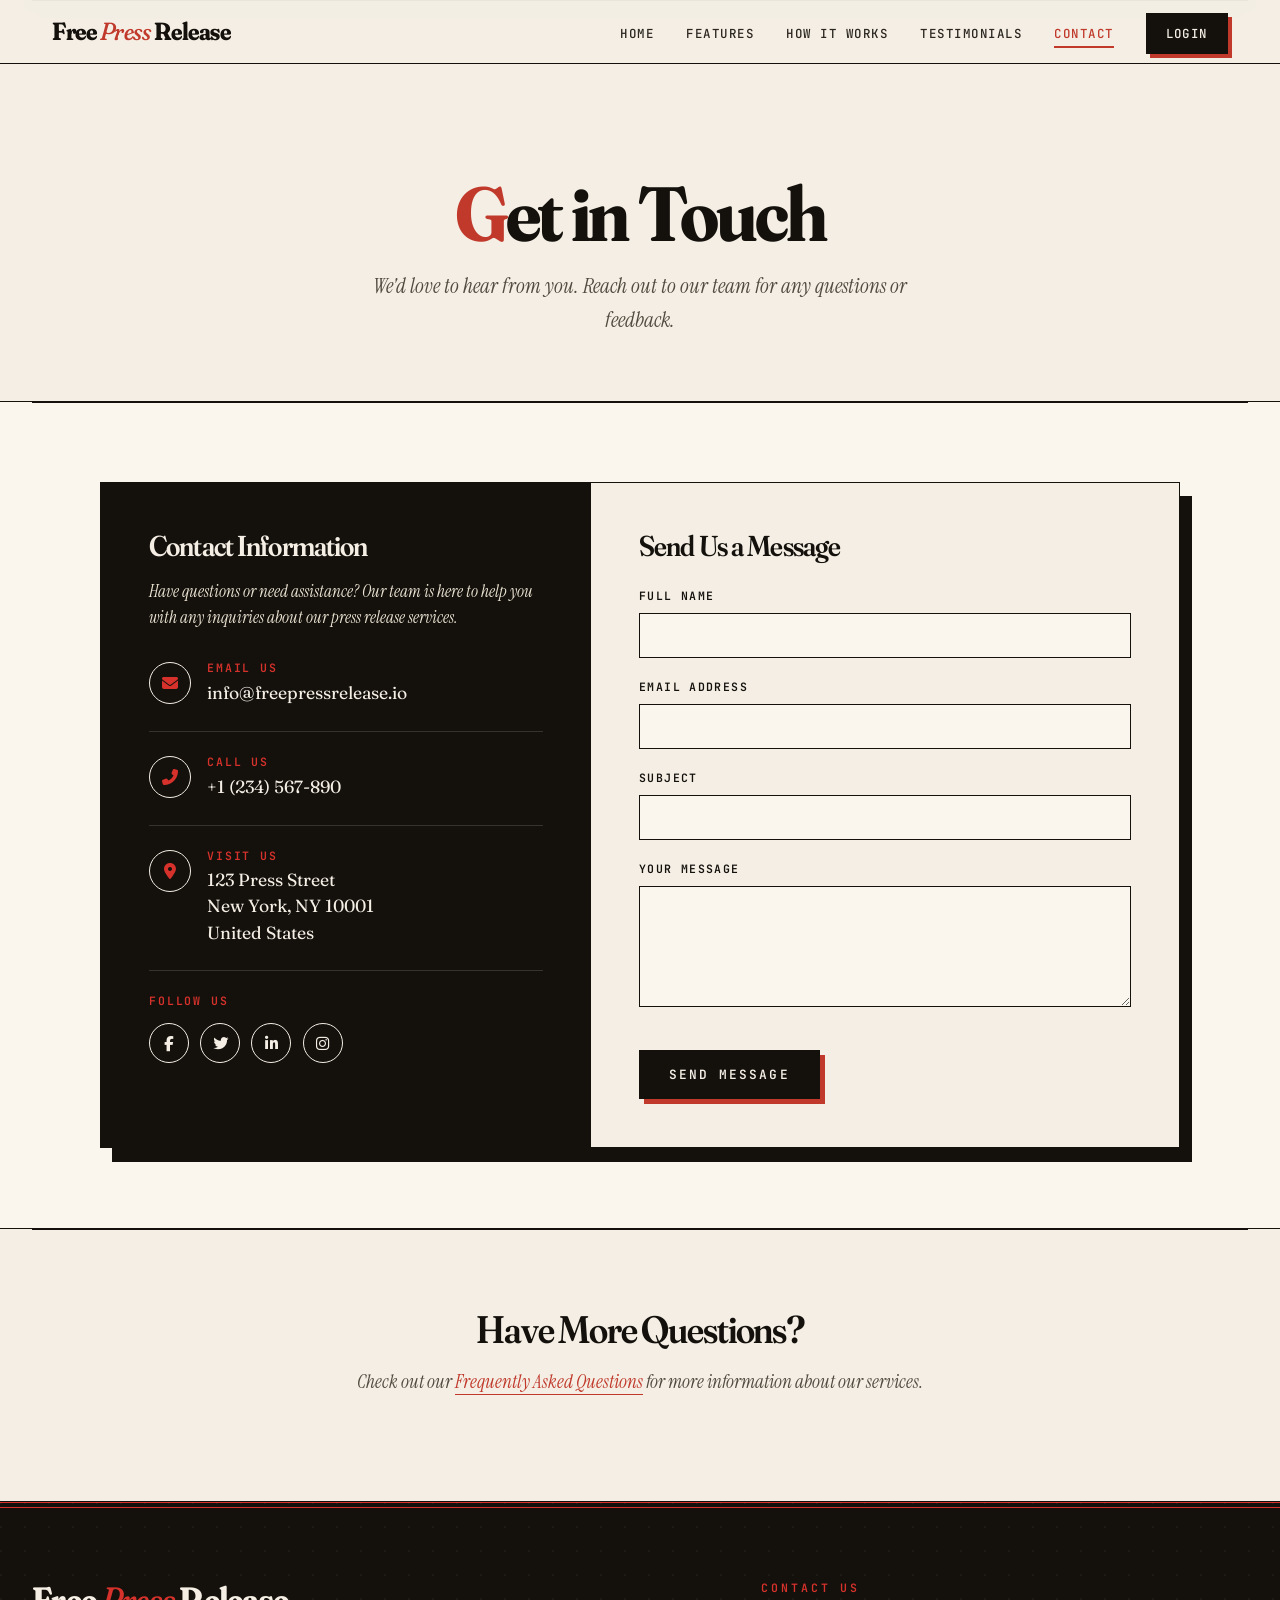
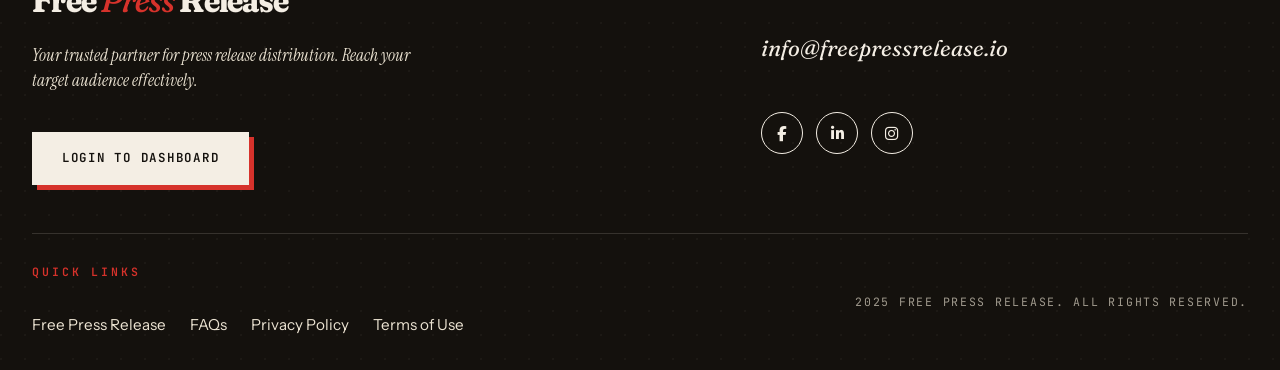
==== contact.html @ b1e6d34c "feat: redesign site with editorial newsprint aesthetic Refactor the entire site to a distinctive edi" ====
<!DOCTYPE html>
<html lang="en">
<head>
    <meta charset="UTF-8">
    <meta name="viewport" content="width=device-width, initial-scale=1.0">
    <title>Contact Us - FreePressRelease.io</title>
    <link rel="stylesheet" href="css/style.css">
    <link rel="stylesheet" href="css/contact.css">
    <link rel="stylesheet" href="css/footer.css">
    <link rel="stylesheet" href="https://cdnjs.cloudflare.com/ajax/libs/font-awesome/6.4.0/css/all.min.css">
    <link rel="preconnect" href="https://fonts.googleapis.com">
    <link rel="preconnect" href="https://fonts.gstatic.com" crossorigin>
    <link href="https://fonts.googleapis.com/css2?family=Fraunces:ital,opsz,wght,SOFT,WONK@0,9..144,300..900,0..100,0..1;1,9..144,300..900,0..100,0..1&family=Instrument+Sans:ital,wght@0,400..700;1,400..700&family=Instrument+Serif:ital@0;1&family=JetBrains+Mono:ital,wght@0,300..800;1,300..800&display=swap" rel="stylesheet">
</head>
<body>
    <!-- Header -->
    <header class="header">
        <nav class="navbar">
            <div class="logo"><a href="index.html" style="color: inherit; text-decoration: none;">Free <span>Press </span>Release</a></div>
            <ul class="nav-links">
                <li><a href="index.html">Home</a></li>
                <li><a href="index.html#features">Features</a></li>
                <li><a href="index.html#easy-steps">How It Works</a></li>
                <li><a href="index.html#success-stories">Testimonials</a></li>
                <li><a href="contact.html" class="active">Contact</a></li>
                <li><a href="login.html" class="login-btn-header">Login</a></li>
            </ul>
            <div class="hamburger">
                <div class="line"></div>
                <div class="line"></div>
                <div class="line"></div>
            </div>
        </nav>
    </header>

    <!-- Contact Hero Section -->
    <section class="contact-hero">
        <div class="container">
            <h1>Get in Touch</h1>
            <p>We'd love to hear from you. Reach out to our team for any questions or feedback.</p>
        </div>
    </section>

    <!-- Contact Section -->
    <section class="contact-section">
        <div class="container">
            <div class="contact-grid">
                <div class="contact-info">
                    <h2>Contact Information</h2>
                    <p>Have questions or need assistance? Our team is here to help you with any inquiries about our press release services.</p>
                    
                    <div class="contact-method">
                        <div class="contact-icon">
                            <i class="fas fa-envelope"></i>
                        </div>
                        <div class="contact-details">
                            <h3>Email Us</h3>
                            <a href="mailto:info@freepressrelease.io">info@freepressrelease.io</a>
                        </div>
                    </div>
                    
                    <div class="contact-method">
                        <div class="contact-icon">
                            <i class="fas fa-phone-alt"></i>
                        </div>
                        <div class="contact-details">
                            <h3>Call Us</h3>
                            <a href="tel:+1234567890">+1 (234) 567-890</a>
                        </div>
                    </div>
                    
                    <div class="contact-method">
                        <div class="contact-icon">
                            <i class="fas fa-map-marker-alt"></i>
                        </div>
                        <div class="contact-details">
                            <h3>Visit Us</h3>
                            <p>123 Press Street<br>New York, NY 10001<br>United States</p>
                        </div>
                    </div>
                    
                    <div class="social-links">
                        <h3>Follow Us</h3>
                        <div class="social-icons">
                            <a href="https://facebook.com" target="_blank" rel="noopener noreferrer">
                                <i class="fab fa-facebook-f"></i>
                            </a>
                            <a href="https://x.com" target="_blank" rel="noopener noreferrer">
                                <i class="fab fa-twitter"></i>
                            </a>
                            <a href="https://linkedin.comink " target="_blank" rel="noopener noreferrer">
                                <i class="fab fa-linkedin-in"></i>
                            </a>
                            <a href="https://instagram.com" target="_blank" rel="noopener noreferrer">
                                <i class="fab fa-instagram"></i>
                            </a>
                        </div>
                    </div>
                </div>
                
                <div class="contact-form-container">
                    <h2>Send Us a Message</h2>
                    <form class="contact-form">
                        <div class="form-group">
                            <label for="name">Full Name</label>
                            <input type="text" id="name" name="name" required>
                        </div>
                        
                        <div class="form-group">
                            <label for="email">Email Address</label>
                            <input type="email" id="email" name="email" required>
                        </div>
                        
                        <div class="form-group">
                            <label for="subject">Subject</label>
                            <input type="text" id="subject" name="subject" required>
                        </div>
                        
                        <div class="form-group">
                            <label for="message">Your Message</label>
                            <textarea id="message" name="message" rows="5" required></textarea>
                        </div>
                        
                        <button type="submit" class="submit-btn">Send Message</button>
                    </form>
                </div>
            </div>
        </div>
    </section>

    <!-- FAQ CTA Section -->
    <section class="faq-cta">
        <div class="container">
            <h2>Have More Questions?</h2>
            <p>Check out our <a href="index.html#faq">Frequently Asked Questions</a> for more information about our services.</p>
        </div>
    </section>

    <!-- Footer -->
    <footer class="site-footer">
        <!-- First Row -->
        <div class="footer-row first-row">
            <!-- Left Column: Logo and Description -->
            <div class="footer-column logo-column">
                <div class="footer-logo" style="font-size: 1.8rem; font-weight: 700; margin-bottom: 1rem;">
                    <a href="index.html" style="color: inherit; text-decoration: none;">Free <span>Press </span>Release</a>
                </div>
                <p class="footer-description">Your trusted partner for press release distribution. Reach your target audience effectively.</p>
                <a href="https://my.freepressrelease.io/" target="_blank" class="btn btn-primary footer-login-btn">Login to Dashboard</a>
            </div>
            
            <!-- Right Column: Contact Info and Social Icons -->
            <div class="footer-column contact-column">
                <h3 class="footer-heading">Contact Us</h3>
                <a href="mailto:info@freepressrelease.io" class="footer-email">info@freepressrelease.io</a>
                <div class="social-icons">
                    <a href="https://facebook.com" target="_blank" rel="noopener noreferrer" aria-label="Facebook">
                        <i class="fab fa-facebook-f"></i>
                    </a>
                    <a href="https://linkedin.com" target="_blank" rel="noopener noreferrer" aria-label="LinkedIn">
                        <i class="fab fa-linkedin-in"></i>
                    </a>
                    <a href="https://instagram.com" target="_blank" rel="noopener noreferrer" aria-label="Instagram">
                        <i class="fab fa-instagram"></i>
                    </a>
                </div>
            </div>
        </div>
        
        <!-- Second Row: Quick Links and Copyright -->
        <div class="footer-row second-row">
            <div class="quick-links">
                <h3 class="footer-heading">Quick Links</h3>
                <ul class="footer-links">
                    <li><a href="http://freepressrelease.io/">Free Press Release</a></li>
                    <li><a href="index.html#faq">FAQs</a></li>
                    <li><a href="privacy-policy.html">Privacy Policy</a></li>
                    <li><a href="terms-of-use.html">Terms of Use</a></li>
                </ul>
            </div>
            <div class="copyright">
                <p> 2025 Free Press Release. All rights reserved.</p>
            </div>
        </div>
    </footer>

    <script src="js/main.js"></script>
</body>
</html>
---- css/style.css ----
/* =============================================================
   FREE PRESS RELEASE — Editorial Newsprint Redesign
   Aesthetic: warm paper, editorial vermillion, magazine grid.
   ============================================================= */

:root {
    /* Palette — warm paper editorial */
    --paper: #f4eee4;
    --paper-2: #ebe3d2;
    --paper-3: #e2d8c2;
    --paper-soft: #faf6ee;
    --ink: #14110d;
    --ink-2: #2b2620;
    --ink-soft: #524a3f;
    --ink-muted: #8a8073;
    --rule: #1a1815;
    --rule-soft: #b8ad97;
    --red: #c0392b;
    --red-deep: #8e1f15;
    --red-bright: #d6322b;
    --gold: #b8861b;
    --gold-soft: #d6b259;
    --green: #4a7c3a;
    --shadow: 12px 14px 0 var(--ink);
    --shadow-sm: 6px 6px 0 var(--ink);
    --transition: all .35s cubic-bezier(.22,.61,.36,1);

    /* Legacy aliases used by section files we did not rewrite */
    --primary-color: var(--red);
    --secondary-color: var(--red-deep);
    --accent-color: var(--gold);
    --text-color: var(--ink);
    --light-text: var(--paper);
    --background: var(--paper);
    --dark-bg: var(--ink);
    --gradient: linear-gradient(135deg, var(--red) 0%, var(--red-deep) 100%);
    --box-shadow: var(--shadow);
}

* { margin: 0; padding: 0; box-sizing: border-box; }

html { scroll-behavior: smooth; }

body {
    font-family: 'Instrument Sans', 'Helvetica Neue', Arial, sans-serif;
    font-weight: 400;
    font-size: 17px;
    line-height: 1.65;
    color: var(--ink);
    background: var(--paper);
    overflow-x: hidden;
    -webkit-font-smoothing: antialiased;
    -moz-osx-font-smoothing: grayscale;
    text-rendering: optimizeLegibility;
    background-image:
        radial-gradient(circle at 1px 1px, rgba(20,17,13,.045) 1px, transparent 0),
        radial-gradient(circle at 30px 30px, rgba(20,17,13,.025) 1px, transparent 0);
    background-size: 60px 60px, 60px 60px;
}

/* Typography ---------------------------------------------------- */
h1, h2, h3, h4, h5, h6 {
    font-family: 'Fraunces', 'Times New Roman', serif;
    font-variation-settings: "opsz" 144, "SOFT" 50, "WONK" 0;
    font-weight: 600;
    line-height: 1.05;
    letter-spacing: -0.02em;
    color: var(--ink);
    margin-bottom: 1rem;
}

h1 { font-size: clamp(2.8rem, 6.5vw, 5.6rem); font-weight: 700; letter-spacing: -0.035em; }
h2 { font-size: clamp(2rem, 4vw, 3.6rem); letter-spacing: -0.03em; }
h3 { font-size: clamp(1.4rem, 2.2vw, 1.9rem); }
h4 { font-size: 1.2rem; }
h5 { font-size: 1.05rem; }

p {
    margin-bottom: 1.5rem;
    color: var(--ink-soft);
}

a {
    text-decoration: none;
    color: var(--ink);
    transition: var(--transition);
}

a:hover { color: var(--red); }

::selection { background: var(--red); color: var(--paper); }

/* Containers ---------------------------------------------------- */
.container {
    max-width: 1240px;
    margin: 0 auto;
    padding: 0 2rem;
    position: relative;
}

/* Buttons ------------------------------------------------------- */
.btn {
    display: inline-flex;
    align-items: center;
    justify-content: center;
    gap: .6em;
    padding: 14px 28px;
    border-radius: 0;
    font-family: 'JetBrains Mono', ui-monospace, monospace;
    font-weight: 600;
    font-size: 0.78rem;
    letter-spacing: 0.14em;
    text-transform: uppercase;
    text-align: center;
    cursor: pointer;
    transition: var(--transition);
    border: 2px solid var(--ink);
    position: relative;
    background: var(--paper);
    color: var(--ink);
    box-shadow: var(--shadow-sm);
    will-change: transform;
}

.btn:hover { transform: translate(-3px, -3px); box-shadow: 9px 9px 0 var(--ink); color: var(--ink); }
.btn:active { transform: translate(2px, 2px); box-shadow: 2px 2px 0 var(--ink); }

.btn-primary {
    background: var(--ink);
    color: var(--paper);
    border-color: var(--ink);
    box-shadow: 6px 6px 0 var(--red);
}
.btn-primary:hover { box-shadow: 9px 9px 0 var(--red); color: var(--paper); background: var(--ink-2); }

.btn-secondary {
    background: transparent;
    color: var(--ink);
    border: 2px solid var(--ink);
    box-shadow: none;
}
.btn-secondary:hover {
    background: var(--ink);
    color: var(--paper);
    box-shadow: 6px 6px 0 var(--red);
    transform: translate(-3px, -3px);
}

.btn-large { padding: 18px 36px; font-size: 0.85rem; }

/* Header & Navigation ------------------------------------------- */
.header {
    position: fixed;
    top: 0; left: 0;
    width: 100%;
    z-index: 1000;
    padding: 0;
    background: rgba(244, 238, 228, 0.92);
    backdrop-filter: saturate(140%) blur(14px);
    border-bottom: 1px solid var(--ink);
}

.navbar {
    max-width: 1240px;
    margin: 0 auto;
    padding: 1.1rem 2rem;
    display: flex;
    justify-content: space-between;
    align-items: center;
    gap: 2rem;
}

.logo {
    font-family: 'Fraunces', serif;
    font-variation-settings: "opsz" 144, "SOFT" 80, "WONK" 1;
    font-size: 1.55rem;
    font-weight: 700;
    letter-spacing: -0.02em;
    color: var(--ink);
    line-height: 1;
}
.logo a { color: inherit !important; }
.logo span {
    font-style: italic;
    color: var(--red);
    font-weight: 500;
}

.nav-links {
    list-style: none;
    display: flex;
    align-items: center;
    gap: 2rem;
}
.nav-links li a {
    font-family: 'JetBrains Mono', ui-monospace, monospace;
    font-size: 0.78rem;
    text-transform: uppercase;
    letter-spacing: 0.12em;
    font-weight: 500;
    color: var(--ink-2);
    position: relative;
    padding: 4px 0;
}
.nav-links li a::after {
    content: "";
    position: absolute;
    left: 0; bottom: -2px;
    width: 0;
    height: 2px;
    background: var(--red);
    transition: width .3s ease;
}
.nav-links li a:hover { color: var(--ink); }
.nav-links li a:hover::after { width: 100%; }
.nav-links li a.active { color: var(--red); }
.nav-links li a.active::after { width: 100%; }

.login-btn-header {
    background: var(--ink);
    color: var(--paper) !important;
    padding: 10px 18px !important;
    border: 2px solid var(--ink);
    box-shadow: 4px 4px 0 var(--red);
}
.login-btn-header::after { display: none; }
.login-btn-header:hover { transform: translate(-2px,-2px); box-shadow: 6px 6px 0 var(--red); }

.hamburger {
    display: none;
    cursor: pointer;
    flex-direction: column;
    gap: 5px;
}
.hamburger .line {
    width: 26px;
    height: 2px;
    background: var(--ink);
    transition: var(--transition);
}

/* Preloader ----------------------------------------------------- */
.preloader {
    position: fixed; inset: 0;
    background: var(--paper);
    display: flex;
    align-items: center;
    justify-content: center;
    z-index: 9999;
    transition: opacity .6s ease, visibility .6s ease;
}
.preloader.hidden { opacity: 0; visibility: hidden; }
.loader {
    width: 60px; height: 60px;
    border: 3px solid var(--ink);
    border-top-color: var(--red);
    border-radius: 50%;
    animation: spin 1s linear infinite;
}
@keyframes spin { to { transform: rotate(360deg); } }

/* Hero — Newspaper Masthead (compact) --------------------------- */
.hero {
    padding: 7.5rem 0 2.5rem;
    position: relative;
    overflow: hidden;
    background:
        radial-gradient(ellipse at top left, rgba(192,57,43,.06), transparent 50%),
        radial-gradient(ellipse at bottom right, rgba(184,134,27,.05), transparent 50%),
        var(--paper);
}

.hero-frame {
    max-width: 1240px;
    margin: 0 auto;
    padding: 0 2rem;
    position: relative;
}

.hero-masthead {
    display: grid;
    grid-template-columns: 1fr auto 1fr;
    align-items: end;
    gap: 1.2rem;
    padding-bottom: .6rem;
    border-bottom: 1px solid var(--ink);
}
.hero-masthead span {
    font-family: 'JetBrains Mono', monospace;
    font-size: 0.68rem;
    letter-spacing: 0.18em;
    text-transform: uppercase;
    color: var(--ink-2);
}
.masthead-name {
    font-family: 'Fraunces', serif !important;
    font-variation-settings: "opsz" 144, "SOFT" 80, "WONK" 1;
    text-transform: none !important;
    font-size: clamp(1.2rem, 1.8vw, 1.55rem) !important;
    letter-spacing: -0.01em !important;
    font-weight: 700 !important;
    color: var(--ink) !important;
    font-style: italic;
}
.masthead-vol { text-align: left; }
.masthead-date { text-align: right; }

.hero-rule {
    height: 1px;
    background: var(--ink);
    margin: .15rem 0 .6rem;
}
.hero-rule.double {
    height: 4px;
    background:
        linear-gradient(var(--ink), var(--ink)) 0 0 / 100% 1px no-repeat,
        linear-gradient(var(--ink), var(--ink)) 0 3px / 100% 1px no-repeat;
    background-color: transparent;
    margin-top: .25rem;
}

.hero-content {
    max-width: 980px;
    margin: 1.6rem auto 1.2rem;
    text-align: center;
    position: relative;
}

.hero-eyebrow {
    display: inline-flex;
    align-items: center;
    gap: .8rem;
    font-family: 'JetBrains Mono', monospace;
    font-size: 0.72rem;
    letter-spacing: 0.25em;
    text-transform: uppercase;
    color: var(--red);
    margin-bottom: 1rem;
    padding: 5px 12px;
    border: 1px solid var(--red);
}
.hero-eyebrow .dot {
    width: 5px; height: 5px;
    background: var(--red);
    border-radius: 50%;
}

.hero h1 {
    font-family: 'Fraunces', serif;
    font-variation-settings: "opsz" 144, "SOFT" 30, "WONK" 1;
    font-weight: 700;
    font-size: clamp(2.2rem, 5.5vw, 4.6rem);
    line-height: .94;
    letter-spacing: -0.04em;
    color: var(--ink);
    margin-bottom: 1.1rem;
}
.hero h1::first-letter {
    color: var(--red);
}

.hero .subtitle {
    font-family: 'Instrument Serif', 'Fraunces', serif;
    font-size: clamp(1.05rem, 1.4vw, 1.25rem);
    line-height: 1.45;
    color: var(--ink-2);
    max-width: 700px;
    margin: 0 auto 1.6rem;
    font-style: italic;
}

.feature-labels {
    display: flex;
    flex-wrap: wrap;
    justify-content: center;
    gap: .7rem;
    max-width: 820px;
    margin: 0 auto 1.6rem;
}
.feature-label {
    display: inline-flex;
    align-items: center;
    gap: 8px;
    padding: 7px 14px;
    border: 1px solid var(--ink);
    background: var(--paper-soft);
    font-family: 'JetBrains Mono', monospace;
    font-size: 0.72rem;
    letter-spacing: 0.06em;
    text-transform: uppercase;
    color: var(--ink);
    font-weight: 600;
    transition: var(--transition);
}
.feature-label:hover { background: var(--ink); color: var(--paper); }
.feature-label:hover i { color: var(--paper) !important; }
.feature-label i { color: var(--red); }

.cta-buttons {
    display: flex;
    flex-wrap: wrap;
    justify-content: center;
    gap: .9rem;
    margin-top: 1.3rem;
}

.hero-marquee {
    margin-top: 1.8rem;
    border-top: 1px solid var(--ink);
    border-bottom: 1px solid var(--ink);
    padding: .7rem 0;
    overflow: hidden;
    background: var(--ink);
    color: var(--paper);
}
.marquee-track {
    display: inline-flex;
    align-items: center;
    gap: 2.4rem;
    white-space: nowrap;
    animation: marquee 38s linear infinite;
    font-family: 'JetBrains Mono', monospace;
    font-size: 0.85rem;
    text-transform: uppercase;
    letter-spacing: 0.18em;
}
.marquee-track span { display: inline-block; }
.marquee-track span:not(:empty) {
    color: var(--paper);
}
.marquee-track span[aria-hidden="true"] { color: var(--red-bright); }

@keyframes marquee {
    from { transform: translateX(0); }
    to   { transform: translateX(-50%); }
}

/* Section Headers ---------------------------------------------- */
.section-header {
    text-align: center;
    margin: 0 auto 4rem;
    max-width: 800px;
    position: relative;
}
.section-header .section-tag,
.section-tag {
    display: inline-block;
    font-family: 'JetBrains Mono', monospace;
    font-size: 0.72rem;
    letter-spacing: 0.28em;
    text-transform: uppercase;
    color: var(--red);
    padding: 6px 14px;
    border: 1px solid var(--red);
    margin-bottom: 1.4rem;
    font-weight: 600;
}
.section-header h2 {
    font-family: 'Fraunces', serif;
    font-variation-settings: "opsz" 144, "SOFT" 50, "WONK" 1;
    font-size: clamp(2rem, 4.2vw, 3.6rem);
    line-height: 1;
    letter-spacing: -0.03em;
    font-weight: 700;
    color: var(--ink);
    margin-bottom: 1rem;
}
.section-header h2 span {
    color: var(--red);
    font-style: italic;
    font-weight: 600;
}
.section-header p, .section-header .tagline {
    font-family: 'Instrument Serif', serif;
    font-style: italic;
    font-size: 1.2rem;
    line-height: 1.5;
    color: var(--ink-soft);
    max-width: 680px;
    margin: 0 auto;
}
.section-header .section-subtitle {
    font-family: 'Instrument Serif', serif;
    font-style: italic;
    font-size: 1.2rem;
    color: var(--ink-soft);
}

/* Global section spacing */
section {
    padding: 6rem 0;
    position: relative;
}
section::before {
    content: "";
    position: absolute;
    top: 0; left: 50%;
    transform: translateX(-50%);
    width: calc(100% - 4rem);
    max-width: 1240px;
    height: 1px;
    background: var(--ink);
}
.hero::before, .footer-row::before { display: none; }
.hero::before { content: none; }

/* Our Values / Why Choose -------------------------------------- */
.our-values {
    background: var(--paper);
    padding: 7rem 0;
}
.our-values .section-header { text-align: left; max-width: 100%; margin-bottom: 4rem; }
.our-values .section-header h2 { font-size: clamp(2.2rem, 5vw, 4.2rem); }
.our-values .section-header .tagline {
    max-width: 720px;
    margin: 1rem 0 0;
    text-align: left;
}

.values-grid {
    display: grid;
    grid-template-columns: repeat(auto-fit, minmax(260px, 1fr));
    gap: 0;
    border-top: 1px solid var(--ink);
    border-left: 1px solid var(--ink);
}
.value-card {
    background: var(--paper);
    padding: 2.2rem 1.6rem;
    border-right: 1px solid var(--ink);
    border-bottom: 1px solid var(--ink);
    transition: var(--transition);
    position: relative;
    overflow: hidden;
}
.value-card::before {
    content: "";
    position: absolute;
    inset: 0;
    background: var(--ink);
    transform: translateY(101%);
    transition: transform .4s cubic-bezier(.5,0,.2,1);
    z-index: 0;
}
.value-card > * { position: relative; z-index: 1; }
.value-card:hover::before { transform: translateY(0); }
.value-card:hover h3,
.value-card:hover p { color: var(--paper); }
.value-card:hover .value-icon { background: var(--red); color: var(--paper); border-color: var(--red); }

.value-icon {
    width: 54px; height: 54px;
    border-radius: 50%;
    background: transparent;
    color: var(--red);
    display: flex;
    align-items: center;
    justify-content: center;
    font-size: 1.35rem;
    border: 1.5px solid var(--ink);
    margin-bottom: 1.4rem;
    transition: var(--transition);
}
.value-card h3 {
    font-family: 'Fraunces', serif;
    font-size: 1.4rem;
    font-weight: 600;
    margin-bottom: .6rem;
    color: var(--ink);
    transition: color .3s;
}
.value-card p {
    color: var(--ink-soft);
    font-size: 0.95rem;
    margin-bottom: 0;
    transition: color .3s;
}

/* What Is Section ---------------------------------------------- */
.what-is {
    background: var(--paper-soft);
    padding: 7rem 0;
}
.what-is .section-header { margin-bottom: 3.5rem; }
.what-is-content { max-width: 920px; margin: 0 auto; }
.what-is-box {
    background: var(--paper);
    border: 1px solid var(--ink);
    padding: 3rem;
    box-shadow: var(--shadow);
    position: relative;
}
.what-is-box::before {
    content: "§";
    position: absolute;
    top: -28px; left: 30px;
    font-family: 'Fraunces', serif;
    font-style: italic;
    font-size: 3.4rem;
    line-height: 1;
    color: var(--red);
    background: var(--paper-soft);
    padding: 0 .4rem;
    font-weight: 600;
}
.what-is-box p {
    font-family: 'Instrument Serif', serif;
    font-size: 1.2rem;
    line-height: 1.6;
    color: var(--ink-2);
}
.what-is-box p:first-of-type::first-letter {
    font-family: 'Fraunces', serif;
    font-size: 4.2em;
    font-weight: 700;
    float: left;
    line-height: .85;
    padding: 8px 12px 0 0;
    color: var(--red);
    font-style: normal;
}
.what-is-box strong { color: var(--ink); font-weight: 600; }

.guarantee-box {
    background: var(--ink);
    color: var(--paper);
    padding: 2rem;
    margin: 2.5rem 0;
    border: 1px solid var(--ink);
    position: relative;
}
.guarantee-box h3 {
    display: flex;
    align-items: center;
    gap: .7rem;
    color: var(--paper);
    font-family: 'Fraunces', serif;
    font-style: italic;
    font-size: 1.4rem;
    margin-bottom: 1.4rem;
}
.guarantee-box h3 i { color: var(--red-bright); }
.guarantee-list {
    list-style: none;
    display: grid;
    gap: .9rem;
}
.guarantee-list li {
    display: flex;
    align-items: flex-start;
    gap: 1rem;
    color: var(--paper-2);
    font-family: 'Instrument Sans', sans-serif;
    font-size: .98rem;
}
.guarantee-list strong { color: var(--paper); font-weight: 600; }
.guarantee-list .icon-wrapper {
    width: 24px; height: 24px;
    background: var(--red);
    color: var(--paper);
    border-radius: 50%;
    display: flex;
    align-items: center;
    justify-content: center;
    font-size: .65rem;
    flex-shrink: 0;
}

/* Use Case List ------------------------------------------------ */
.use-case-list {
    max-width: 1100px;
    margin: 5rem auto 0;
    padding: 0 2rem;
    text-align: center;
}
.use-case-list h3 {
    font-family: 'Fraunces', serif;
    font-style: italic;
    font-size: clamp(1.6rem, 3vw, 2.4rem);
    color: var(--ink);
    margin-bottom: 2rem;
}
.use-case-list-grid {
    display: grid;
    grid-template-columns: repeat(auto-fit, minmax(220px, 1fr));
    gap: 1rem;
}
.use-case-item {
    display: flex;
    align-items: center;
    gap: 1rem;
    padding: 1.2rem 1.4rem;
    background: var(--paper-soft);
    border: 1px solid var(--ink);
    font-family: 'Instrument Sans', sans-serif;
    font-size: 0.95rem;
    color: var(--ink);
    text-align: left;
    transition: var(--transition);
    cursor: default;
    position: relative;
}
.use-case-item:hover {
    background: var(--ink);
    color: var(--paper);
    transform: translate(-3px, -3px);
    box-shadow: 5px 5px 0 var(--red);
}
.use-case-item:hover i { color: var(--red-bright); }
.use-case-item i {
    color: var(--red);
    font-size: 1.1rem;
    width: 24px;
    text-align: center;
    transition: var(--transition);
}

/* Stats Grid --------------------------------------------------- */
.stats-grid {
    display: grid;
    grid-template-columns: repeat(auto-fit, minmax(180px, 1fr));
    gap: 0;
    margin: 4rem 0;
    border-top: 1px solid var(--ink);
    border-left: 1px solid var(--ink);
    background: var(--paper);
}
.stat-card {
    padding: 2.6rem 1.2rem;
    text-align: center;
    border-right: 1px solid var(--ink);
    border-bottom: 1px solid var(--ink);
    transition: background .3s;
}
.stat-card:hover { background: var(--ink); }
.stat-card:hover .stat-number { color: var(--red-bright); }
.stat-card:hover .stat-label { color: var(--paper); }
.stat-number {
    font-family: 'Fraunces', serif;
    font-variation-settings: "opsz" 144, "SOFT" 0, "WONK" 0;
    font-size: clamp(2.4rem, 4vw, 3.6rem);
    font-weight: 700;
    color: var(--ink);
    line-height: 1;
    margin-bottom: .4rem;
    letter-spacing: -0.03em;
}
.stat-label {
    font-family: 'JetBrains Mono', monospace;
    font-size: 0.75rem;
    text-transform: uppercase;
    letter-spacing: 0.18em;
    color: var(--ink-soft);
}

/* Featured In ------------------------------------------------- */
.featured-in {
    background: var(--paper-2);
    padding: 7rem 0;
}
.trust-badges {
    display: flex;
    flex-wrap: wrap;
    justify-content: center;
    gap: 1rem;
    margin: 0 0 3rem;
}
.badge {
    display: inline-flex;
    align-items: center;
    gap: .7rem;
    padding: 14px 22px;
    background: var(--paper-soft);
    border: 1px solid var(--ink);
    font-family: 'JetBrains Mono', monospace;
    font-size: 0.78rem;
    letter-spacing: 0.12em;
    text-transform: uppercase;
    color: var(--ink);
    font-weight: 600;
    transition: var(--transition);
}
.badge:hover {
    background: var(--ink);
    color: var(--paper);
    transform: translateY(-3px);
    box-shadow: 4px 4px 0 var(--red);
}
.badge i { color: var(--red); }
.badge:hover i { color: var(--red-bright); }

.partners-carousel {
    overflow: hidden;
    position: relative;
    padding: 1.6rem 0;
    margin: 2rem 0;
    border-top: 1px solid var(--ink);
    border-bottom: 1px solid var(--ink);
    background: var(--paper);
    mask-image: linear-gradient(90deg, transparent, #000 8%, #000 92%, transparent);
}
.carousel-track {
    display: flex;
    gap: 3.2rem;
    align-items: center;
    animation: marquee 30s linear infinite;
    white-space: nowrap;
    width: max-content;
}
.partner-logo {
    flex-shrink: 0;
    width: 160px;
    height: 44px;
}
.partner-svg { width: 100%; height: 100%; }
.logo-text {
    font-family: 'Fraunces', serif;
    font-style: italic;
    font-weight: 600;
    font-size: 18px;
    fill: var(--ink);
    letter-spacing: -0.01em;
}

.distribution-cta {
    text-align: center;
    margin-top: 3rem;
    padding: 3rem;
    background: var(--paper);
    border: 1px solid var(--ink);
    box-shadow: var(--shadow);
}
.distribution-cta h3 {
    font-family: 'Fraunces', serif;
    font-style: italic;
    font-size: clamp(1.6rem, 2.6vw, 2.2rem);
    color: var(--ink);
    margin-bottom: .8rem;
}
.distribution-cta p {
    margin-bottom: 1.8rem;
    color: var(--ink-soft);
}

/* 4 Easy Steps ------------------------------------------------ */
.easy-steps {
    background: var(--paper);
    padding: 7rem 0;
}
.steps-container {
    display: grid;
    grid-template-columns: 1fr;
    gap: 0;
    margin-top: 3rem;
    position: relative;
    border-top: 1px solid var(--ink);
}
.step-card {
    display: grid;
    grid-template-columns: 80px 1fr 1fr;
    gap: 2rem;
    align-items: start;
    padding: 3rem 0;
    border-bottom: 1px solid var(--ink);
    position: relative;
}
.step-number {
    font-family: 'Fraunces', serif;
    font-variation-settings: "opsz" 144, "SOFT" 0;
    font-size: 4.2rem;
    font-weight: 700;
    line-height: 1;
    color: var(--red);
    letter-spacing: -0.05em;
}
.step-content h3 {
    font-family: 'Fraunces', serif;
    font-size: 1.7rem;
    font-weight: 600;
    margin-bottom: .9rem;
    color: var(--ink);
}
.step-content p {
    color: var(--ink-soft);
    font-size: 1.02rem;
    margin-bottom: 1.2rem;
}
.step-tip {
    display: inline-flex;
    align-items: center;
    gap: .6rem;
    padding: 8px 14px;
    border: 1px dashed var(--ink);
    font-family: 'JetBrains Mono', monospace;
    font-size: 0.75rem;
    color: var(--ink-2);
    background: var(--paper-soft);
}
.step-tip i { color: var(--gold); }

.step-visual {
    background: var(--ink);
    color: var(--paper);
    padding: 1.4rem;
    font-family: 'JetBrains Mono', monospace;
    font-size: 0.85rem;
    border-radius: 0;
    position: relative;
    min-height: 140px;
}
.step-visual::before {
    content: "● ● ●";
    position: absolute;
    top: 12px;
    left: 14px;
    color: var(--red-bright);
    font-size: 0.6rem;
    letter-spacing: 4px;
}
.typing-animation {
    margin-top: 1.8rem;
    display: flex;
    flex-direction: column;
    gap: .55rem;
}
.code-line {
    color: var(--paper);
    font-size: 0.85rem;
}
.code-line .btn {
    box-shadow: none;
    border: 1px solid var(--paper);
    background: var(--red);
    color: var(--paper);
}
.cursor {
    width: 8px; height: 16px;
    background: var(--red-bright);
    display: inline-block;
    animation: blink 1s infinite;
}
@keyframes blink { 50% { opacity: 0; } }

.media-preview, .preview-window { display: flex; flex-direction: column; gap: .8rem; margin-top: 1.8rem; }
.media-item {
    display: flex; align-items: center; gap: .6rem;
    color: var(--paper-2);
    font-size: 0.82rem;
    padding: 8px 12px;
    border: 1px solid rgba(244,238,228,.2);
}
.preview-window {
    background: var(--paper);
    color: var(--ink);
    margin-top: 1.8rem;
    padding: 0;
}
.preview-header {
    display: flex;
    align-items: center;
    gap: .6rem;
    padding: 8px 12px;
    border-bottom: 1px solid var(--ink);
    background: var(--paper-2);
}
.preview-buttons { display: inline-flex; gap: 5px; }
.preview-button {
    width: 10px; height: 10px;
    border-radius: 50%;
    background: var(--ink);
}
.preview-button.red { background: #ff5f57; }
.preview-button.yellow { background: #ffbd2e; }
.preview-button.green { background: #28c840; }
.preview-url {
    font-family: 'JetBrains Mono', monospace;
    font-size: 0.7rem;
    color: var(--ink-soft);
}
.preview-content { padding: 1.6rem 1rem; }
.preview-placeholder {
    display: flex;
    flex-direction: column;
    align-items: center;
    gap: .5rem;
    color: var(--ink-muted);
    font-family: 'JetBrains Mono', monospace;
    font-size: 0.8rem;
    text-transform: uppercase;
    letter-spacing: 0.1em;
}
.preview-placeholder i { font-size: 1.5rem; color: var(--red); }

.connecting-line { display: none; }

/* Template Section -------------------------------------------- */
.template-section { background: var(--paper-2); padding: 7rem 0; }
.template-container {
    display: grid;
    grid-template-columns: 1fr 1fr;
    gap: 2rem;
    align-items: start;
}
.template-preview {
    background: var(--paper-soft);
    border: 1px solid var(--ink);
    padding: 0;
    box-shadow: var(--shadow);
    font-family: 'Fraunces', serif;
}
.template-header {
    padding: 2rem;
    border-bottom: 1px solid var(--ink);
}
.template-logo {
    font-size: 1.5rem;
    color: var(--red);
    margin-bottom: 1rem;
}
.template-date {
    font-family: 'JetBrains Mono', monospace;
    font-size: 0.7rem;
    letter-spacing: 0.25em;
    text-transform: uppercase;
    color: var(--red);
    margin-bottom: .6rem;
}
.template-title {
    font-family: 'Fraunces', serif;
    font-weight: 700;
    font-size: 1.8rem;
    line-height: 1.1;
    margin-bottom: .5rem;
    color: var(--ink);
}
.template-subtitle {
    font-family: 'Instrument Serif', serif;
    font-style: italic;
    color: var(--ink-soft);
    font-size: 1.05rem;
}
.template-body {
    padding: 2rem;
    font-family: 'Instrument Sans', sans-serif;
}
.template-body p { font-size: 0.95rem; color: var(--ink-soft); margin-bottom: 1rem; }
.template-location {
    font-family: 'JetBrains Mono', monospace;
    font-size: 0.78rem;
    text-transform: uppercase;
    color: var(--ink);
    margin-bottom: 1rem;
    font-weight: 600;
    letter-spacing: 0.08em;
}
.template-boilerplate, .template-contact {
    margin-top: 1.5rem;
    padding-top: 1.2rem;
    border-top: 1px solid var(--rule-soft);
}
.template-boilerplate h4, .template-contact h4 {
    font-family: 'Fraunces', serif;
    font-size: 1rem;
    color: var(--ink);
    margin-bottom: .5rem;
}
.template-end {
    text-align: center;
    font-family: 'JetBrains Mono', monospace;
    color: var(--red);
    letter-spacing: 0.4em;
    margin-top: 1.5rem;
    font-weight: 700;
}

.template-controls {
    background: var(--paper);
    border: 1px solid var(--ink);
    padding: 2rem;
    box-shadow: var(--shadow);
}
.template-controls h4 {
    font-family: 'Fraunces', serif;
    font-size: 1.4rem;
    margin-bottom: 1.5rem;
    color: var(--ink);
}
.form-group { margin-bottom: 1.2rem; }
.form-group label {
    display: block;
    font-family: 'JetBrains Mono', monospace;
    font-size: 0.72rem;
    text-transform: uppercase;
    letter-spacing: 0.12em;
    color: var(--ink);
    margin-bottom: .5rem;
    font-weight: 600;
}
.form-control {
    width: 100%;
    padding: 12px 14px;
    border: 1px solid var(--ink);
    background: var(--paper-soft);
    font-family: 'Instrument Sans', sans-serif;
    font-size: 0.95rem;
    color: var(--ink);
    transition: var(--transition);
    border-radius: 0;
}
.form-control:focus {
    outline: none;
    background: var(--paper);
    box-shadow: 4px 4px 0 var(--red);
    transform: translate(-2px, -2px);
}
.template-actions {
    display: flex;
    gap: 1rem;
    flex-wrap: wrap;
    margin-top: 1.5rem;
}

.template-tips {
    margin-top: 5rem;
    padding-top: 3rem;
    border-top: 1px solid var(--ink);
}
.template-tips > h4 {
    font-family: 'Fraunces', serif;
    font-style: italic;
    font-size: clamp(1.6rem, 3vw, 2.2rem);
    text-align: center;
    margin-bottom: 3rem;
    color: var(--ink);
}
.tips-grid {
    display: grid;
    grid-template-columns: repeat(auto-fit, minmax(220px, 1fr));
    gap: 0;
    border-top: 1px solid var(--ink);
    border-left: 1px solid var(--ink);
}
.tip-card {
    padding: 1.8rem 1.4rem;
    border-right: 1px solid var(--ink);
    border-bottom: 1px solid var(--ink);
    background: var(--paper);
    transition: var(--transition);
    position: relative;
}
.tip-card:hover {
    background: var(--ink);
    color: var(--paper);
}
.tip-card:hover h5 { color: var(--paper); }
.tip-card:hover p { color: var(--paper-2); }
.tip-card:hover .tip-icon { color: var(--red-bright); border-color: var(--red-bright); }
.tip-icon {
    width: 40px; height: 40px;
    border: 1px solid var(--ink);
    border-radius: 50%;
    display: flex;
    align-items: center;
    justify-content: center;
    color: var(--red);
    font-size: 1rem;
    margin-bottom: 1rem;
    transition: var(--transition);
}
.tip-card h5 {
    font-family: 'Fraunces', serif;
    font-size: 1.1rem;
    font-weight: 600;
    margin-bottom: .5rem;
    color: var(--ink);
}
.tip-card p {
    color: var(--ink-soft);
    font-size: 0.88rem;
    line-height: 1.55;
    margin: 0;
}

/* Success Stories / Testimonials ------------------------------ */
.success-stories { background: var(--paper); padding: 7rem 0; }
.testimonials-container {
    display: grid;
    grid-template-columns: repeat(auto-fit, minmax(300px, 1fr));
    gap: 2rem;
    margin-bottom: 2rem;
}
.testimonial-card {
    background: var(--paper-soft);
    border: 1px solid var(--ink);
    padding: 0;
    display: flex;
    flex-direction: column;
    transition: var(--transition);
    overflow: hidden;
}
.testimonial-card:hover {
    transform: translate(-4px, -4px);
    box-shadow: 8px 8px 0 var(--red);
}
.testimonial-content {
    padding: 2rem;
    flex-grow: 1;
    position: relative;
}
.testimonial-quote {
    position: relative;
    margin-bottom: 1.5rem;
}
.testimonial-quote i {
    font-size: 2.4rem;
    color: var(--red);
    opacity: .25;
    position: absolute;
    top: -10px; left: -5px;
}
.testimonial-quote p {
    font-family: 'Instrument Serif', serif;
    font-style: italic;
    font-size: 1.12rem;
    line-height: 1.5;
    color: var(--ink);
    margin: 0;
    padding-left: 1.6rem;
    position: relative;
    z-index: 1;
}
.testimonial-author {
    display: flex;
    align-items: center;
    gap: 1rem;
    padding-top: 1.5rem;
    border-top: 1px solid var(--rule-soft);
}
.author-avatar {
    width: 52px; height: 52px;
    border-radius: 50%;
    object-fit: cover;
    border: 2px solid var(--ink);
    filter: grayscale(1) contrast(1.1);
    transition: filter .35s;
}
.testimonial-card:hover .author-avatar { filter: grayscale(0); }
.author-info h4 {
    font-family: 'Fraunces', serif;
    font-size: 1.05rem;
    font-weight: 600;
    margin-bottom: 2px;
    color: var(--ink);
}
.author-title {
    font-family: 'JetBrains Mono', monospace;
    font-size: 0.72rem;
    text-transform: uppercase;
    letter-spacing: 0.08em;
    color: var(--ink-soft);
}
.testimonial-rating {
    margin-top: .3rem;
    color: var(--gold);
    font-size: 0.8rem;
}
.testimonial-stats {
    display: grid;
    grid-template-columns: repeat(3, 1fr);
    border-top: 1px solid var(--ink);
    background: var(--ink);
}
.testimonial-stats .stat-item {
    text-align: center;
    padding: 1.2rem .6rem;
    border-right: 1px solid var(--ink-2);
}
.testimonial-stats .stat-item:last-child { border-right: none; }
.testimonial-stats .stat-number {
    font-family: 'Fraunces', serif;
    font-size: 1.6rem;
    font-weight: 700;
    color: var(--red-bright);
    line-height: 1;
    margin-bottom: .3rem;
}
.testimonial-stats .stat-label {
    font-family: 'JetBrains Mono', monospace;
    font-size: 0.62rem;
    text-transform: uppercase;
    letter-spacing: 0.1em;
    color: var(--paper-2);
}

/* Benefits Grid ----------------------------------------------- */
.benefits-section { background: var(--paper-soft); padding: 7rem 0; }
.benefits-grid {
    display: grid;
    grid-template-columns: repeat(auto-fit, minmax(260px, 1fr));
    gap: 0;
    border-top: 1px solid var(--ink);
    border-left: 1px solid var(--ink);
}
.benefit-card {
    padding: 2.4rem 1.6rem;
    background: var(--paper);
    border-right: 1px solid var(--ink);
    border-bottom: 1px solid var(--ink);
    position: relative;
    transition: var(--transition);
    overflow: hidden;
}
.benefit-card::after {
    content: "";
    position: absolute;
    bottom: 0; left: 0;
    width: 100%; height: 4px;
    background: var(--red);
    transform: scaleX(0);
    transform-origin: left;
    transition: transform .35s ease;
}
.benefit-card:hover::after { transform: scaleX(1); }
.benefit-card:hover { background: var(--paper-2); }
.benefit-icon {
    width: 56px; height: 56px;
    border-radius: 50%;
    background: transparent;
    color: var(--red);
    display: flex;
    align-items: center;
    justify-content: center;
    font-size: 1.5rem;
    border: 1.5px solid var(--ink);
    margin-bottom: 1.4rem;
    transition: var(--transition);
}
.benefit-card:hover .benefit-icon {
    background: var(--ink);
    color: var(--red-bright);
    border-color: var(--ink);
    transform: rotate(-6deg);
}
.benefit-card h3 {
    font-family: 'Fraunces', serif;
    font-size: 1.35rem;
    font-weight: 600;
    margin-bottom: .7rem;
    color: var(--ink);
}
.benefit-card p {
    color: var(--ink-soft);
    font-size: 0.95rem;
    line-height: 1.6;
    margin: 0;
}

/* Misc helpers ------------------------------------------------- */
.cta-buttons-centered { display: flex; justify-content: center; margin-top: 3rem; }

.premium-note {
    text-align: center;
    font-family: 'JetBrains Mono', monospace;
    font-size: 0.72rem;
    text-transform: uppercase;
    letter-spacing: 0.18em;
    color: var(--ink-soft);
    margin: 1rem 0 0;
    font-style: italic;
}

.testimonial-leave-wrap { text-align: center; margin-top: 3rem; }

/* Preview footer buttons (Step 4 visual) */
.preview-footer {
    display: flex;
    gap: .8rem;
    justify-content: flex-end;
    padding: .8rem 1rem;
    background: var(--paper-2);
    border-top: 1px solid var(--ink);
}
.preview-btn {
    padding: 8px 16px;
    font-family: 'JetBrains Mono', monospace;
    font-size: 0.72rem;
    text-transform: uppercase;
    letter-spacing: 0.12em;
    font-weight: 600;
    cursor: not-allowed;
    pointer-events: none;
    display: inline-flex;
    align-items: center;
    gap: .4rem;
    opacity: .85;
    border: 1px solid var(--ink);
}
.preview-btn-edit { background: var(--paper); color: var(--ink); }
.preview-btn-submit { background: var(--ink); color: var(--paper); border-color: var(--ink); }

/* Reveal Animation -------------------------------------------- */
.animate { animation: ink-in .8s cubic-bezier(.2,.65,.3,1) both; }
@keyframes ink-in {
    from { opacity: 0; transform: translateY(20px); filter: blur(4px); }
    to   { opacity: 1; transform: translateY(0); filter: blur(0); }
}

/* Responsive --------------------------------------------------- */
@media (max-width: 992px) {
    .step-card { grid-template-columns: 60px 1fr; }
    .step-card .step-visual { grid-column: 1 / -1; margin-top: 1rem; }
    .template-container { grid-template-columns: 1fr; }
    .hero-masthead { grid-template-columns: 1fr; text-align: center; }
    .hero-masthead span { text-align: center; }
}

@media (max-width: 768px) {
    body { font-size: 16px; }
    section { padding: 4.5rem 0; }
    .hero { padding: 9rem 0 4rem; }
    .container, .hero-frame { padding: 0 1.2rem; }

    .nav-links {
        position: absolute;
        top: 100%; right: 0;
        flex-direction: column;
        gap: 0;
        background: var(--paper);
        border: 1px solid var(--ink);
        border-top: none;
        min-width: 240px;
        padding: 1rem 0;
        transform: translateY(-10px);
        opacity: 0;
        visibility: hidden;
        transition: var(--transition);
    }
    .nav-links.active {
        opacity: 1;
        visibility: visible;
        transform: translateY(0);
    }
    .nav-links li { width: 100%; }
    .nav-links li a { padding: .8rem 1.6rem; display: block; }
    .hamburger { display: flex; }

    .what-is-box { padding: 1.6rem; }
    .what-is-box::before { font-size: 2.4rem; top: -18px; left: 16px; }
    .step-card { padding: 2rem 0; gap: 1rem; }
    .step-number { font-size: 3rem; }
}

@media (max-width: 480px) {
    .cta-buttons { flex-direction: column; align-items: stretch; }
    .cta-buttons .btn { width: 100%; }
}
---- css/contact.css ----
/* Contact Page — Editorial */

.contact-hero {
    padding: 11rem 0 4rem;
    background: var(--paper);
    text-align: center;
    border-bottom: 1px solid var(--ink);
}
.contact-hero h1 {
    font-family: 'Fraunces', serif;
    font-size: clamp(2.6rem, 6vw, 4.8rem);
    color: var(--ink);
    font-weight: 700;
    line-height: 1;
    letter-spacing: -0.035em;
    margin-bottom: 1rem;
}
.contact-hero h1::first-letter { color: var(--red); }
.contact-hero p {
    font-family: 'Instrument Serif', serif;
    font-style: italic;
    font-size: 1.3rem;
    color: var(--ink-soft);
    max-width: 580px;
    margin: 0 auto;
}

.contact-section {
    background: var(--paper-soft);
    padding: 5rem 0;
}

.contact-grid {
    max-width: 1080px;
    margin: 0 auto;
    display: grid;
    grid-template-columns: 1fr 1.2fr;
    gap: 0;
    background: var(--paper);
    border: 1px solid var(--ink);
    box-shadow: var(--shadow);
}

.contact-info,
.contact-form-container {
    padding: 3rem;
}

.contact-info {
    background: var(--ink);
    color: var(--paper);
}
.contact-info h2 {
    font-family: 'Fraunces', serif;
    color: var(--paper);
    font-size: 1.8rem;
    margin-bottom: 1rem;
}
.contact-info > p {
    color: var(--paper-2);
    font-family: 'Instrument Serif', serif;
    font-style: italic;
    margin-bottom: 2rem;
    line-height: 1.55;
}

.contact-method {
    display: flex;
    align-items: flex-start;
    gap: 1rem;
    margin-bottom: 1.5rem;
    padding-bottom: 1.5rem;
    border-bottom: 1px solid rgba(244,238,228,.15);
}
.contact-icon {
    width: 42px; height: 42px;
    border: 1px solid var(--paper);
    border-radius: 50%;
    display: flex;
    align-items: center;
    justify-content: center;
    color: var(--red-bright);
    font-size: 1rem;
    flex-shrink: 0;
}
.contact-details h3 {
    font-family: 'JetBrains Mono', monospace;
    font-size: 0.72rem;
    text-transform: uppercase;
    letter-spacing: 0.16em;
    color: var(--red-bright);
    margin-bottom: .3rem;
}
.contact-details a,
.contact-details p {
    color: var(--paper) !important;
    font-family: 'Fraunces', serif;
    font-size: 1.1rem;
    line-height: 1.5;
    margin: 0;
}
.contact-details a:hover { color: var(--red-bright) !important; }

.social-links { margin-top: 1rem; }
.social-links h3 {
    font-family: 'JetBrains Mono', monospace;
    font-size: 0.72rem;
    text-transform: uppercase;
    letter-spacing: 0.16em;
    color: var(--red-bright);
    margin-bottom: 1rem;
}
.contact-info .social-icons { display: flex; gap: .7rem; }
.contact-info .social-icons a {
    width: 40px; height: 40px;
    border: 1px solid var(--paper);
    color: var(--paper);
    display: flex;
    align-items: center;
    justify-content: center;
    border-radius: 50%;
    transition: var(--transition);
}
.contact-info .social-icons a:hover {
    background: var(--paper);
    color: var(--ink) !important;
    transform: translateY(-3px);
}

.contact-form-container h2 {
    font-family: 'Fraunces', serif;
    font-size: 1.8rem;
    color: var(--ink);
    margin-bottom: 1.5rem;
}

.contact-form .form-group { margin-bottom: 1.2rem; }
.contact-form label {
    display: block;
    font-family: 'JetBrains Mono', monospace;
    font-size: 0.72rem;
    text-transform: uppercase;
    letter-spacing: 0.12em;
    color: var(--ink);
    margin-bottom: .5rem;
    font-weight: 600;
}
.contact-form input,
.contact-form textarea {
    width: 100%;
    padding: 12px 14px;
    border: 1px solid var(--ink);
    background: var(--paper-soft);
    font-family: 'Instrument Sans', sans-serif;
    font-size: 0.98rem;
    color: var(--ink);
    transition: var(--transition);
    border-radius: 0;
}
.contact-form input:focus,
.contact-form textarea:focus {
    outline: none;
    background: var(--paper);
    box-shadow: 4px 4px 0 var(--red);
    transform: translate(-2px, -2px);
}

.submit-btn {
    display: inline-flex;
    align-items: center;
    gap: .8rem;
    padding: 14px 28px;
    background: var(--ink);
    color: var(--paper);
    border: 2px solid var(--ink);
    font-family: 'JetBrains Mono', monospace;
    font-size: 0.8rem;
    text-transform: uppercase;
    letter-spacing: 0.16em;
    font-weight: 600;
    cursor: pointer;
    box-shadow: 5px 5px 0 var(--red);
    transition: var(--transition);
    margin-top: 1rem;
}
.submit-btn:hover {
    transform: translate(-3px, -3px);
    box-shadow: 8px 8px 0 var(--red);
}

.faq-cta {
    background: var(--paper);
    text-align: center;
    padding: 5rem 0;
    border-top: 1px solid var(--ink);
}
.faq-cta h2 {
    font-family: 'Fraunces', serif;
    font-size: clamp(1.8rem, 3vw, 2.6rem);
    color: var(--ink);
    margin-bottom: 1rem;
}
.faq-cta p {
    font-family: 'Instrument Serif', serif;
    font-style: italic;
    font-size: 1.2rem;
    color: var(--ink-soft);
}
.faq-cta a {
    color: var(--red);
    border-bottom: 1px solid var(--red);
}
.faq-cta a:hover { color: var(--ink); border-color: var(--ink); }

@media (max-width: 768px) {
    .contact-grid { grid-template-columns: 1fr; }
    .contact-info,
    .contact-form-container { padding: 2rem; }
    .contact-hero { padding: 9rem 0 3rem; }
}
---- css/footer.css ----
/* Footer — Editorial Newsprint */

.site-footer {
    background: var(--ink);
    color: var(--paper);
    padding: 5rem 2rem 2rem;
    border-top: 1px solid var(--ink);
    position: relative;
    overflow: hidden;
}

.site-footer::before {
    content: "";
    position: absolute;
    top: 0; left: 0; right: 0;
    height: 6px;
    background:
        linear-gradient(var(--red-bright), var(--red-bright)) 0 0 / 100% 1px no-repeat,
        linear-gradient(var(--red-bright), var(--red-bright)) 0 5px / 100% 1px no-repeat;
}

.site-footer::after {
    content: "";
    position: absolute;
    inset: 0;
    background-image:
        radial-gradient(circle at 1px 1px, rgba(244,238,228,.04) 1px, transparent 0);
    background-size: 24px 24px;
    pointer-events: none;
}

.footer-row {
    max-width: 1240px;
    margin: 0 auto;
    display: grid;
    grid-template-columns: 1.4fr 1fr;
    gap: 3rem;
    position: relative;
    z-index: 1;
}

.footer-row.first-row {
    padding-bottom: 3rem;
    border-bottom: 1px solid rgba(244,238,228,.15);
    margin-bottom: 2rem;
}

.footer-row.second-row {
    grid-template-columns: 1fr auto;
    align-items: center;
}

.footer-column { display: flex; flex-direction: column; gap: 1rem; }

.footer-logo {
    font-family: 'Fraunces', serif !important;
    font-variation-settings: "opsz" 144, "SOFT" 80, "WONK" 1;
    font-size: 2.2rem !important;
    font-weight: 700 !important;
    color: var(--paper) !important;
    letter-spacing: -0.02em;
    line-height: 1 !important;
    margin-bottom: .6rem !important;
}
.footer-logo a { color: var(--paper) !important; }
.footer-logo span {
    font-style: italic;
    color: var(--red-bright);
    font-weight: 500;
}

.footer-description {
    color: var(--paper-2);
    font-family: 'Instrument Serif', serif;
    font-style: italic;
    font-size: 1.05rem;
    line-height: 1.5;
    margin-bottom: 1.4rem;
    max-width: 380px;
}

.footer-login-btn {
    align-self: flex-start;
    background: var(--paper) !important;
    color: var(--ink) !important;
    border-color: var(--paper) !important;
    box-shadow: 5px 5px 0 var(--red-bright) !important;
}
.footer-login-btn:hover {
    box-shadow: 8px 8px 0 var(--red-bright) !important;
    transform: translate(-3px, -3px) !important;
}

.footer-heading {
    font-family: 'JetBrains Mono', monospace;
    font-size: 0.72rem;
    letter-spacing: 0.25em;
    text-transform: uppercase;
    color: var(--red-bright);
    margin-bottom: 1.2rem;
    font-weight: 600;
}

.footer-email {
    font-family: 'Fraunces', serif;
    font-style: italic;
    font-size: 1.4rem;
    color: var(--paper) !important;
    margin-bottom: 1.4rem;
    display: inline-block;
    border-bottom: 1px solid transparent;
    transition: var(--transition);
}
.footer-email:hover {
    color: var(--red-bright) !important;
    border-bottom-color: var(--red-bright);
}

.social-icons {
    display: flex;
    gap: .8rem;
    margin-top: .4rem;
}
.social-icons a {
    width: 42px; height: 42px;
    border: 1px solid var(--paper);
    color: var(--paper);
    display: flex;
    align-items: center;
    justify-content: center;
    border-radius: 50%;
    transition: var(--transition);
    font-size: 0.95rem;
}
.social-icons a:hover {
    background: var(--paper);
    color: var(--ink);
    transform: translateY(-3px);
}

.footer-links {
    list-style: none;
    display: flex;
    flex-wrap: wrap;
    gap: 1.5rem;
    padding: 0;
}
.footer-links a {
    color: var(--paper-2) !important;
    font-family: 'Instrument Sans', sans-serif;
    font-size: 0.95rem;
    position: relative;
    transition: color .25s;
}
.footer-links a:hover { color: var(--red-bright) !important; }

.copyright p {
    margin: 0;
    color: var(--paper-2);
    font-family: 'JetBrains Mono', monospace;
    font-size: 0.72rem;
    letter-spacing: 0.15em;
    text-transform: uppercase;
    opacity: .65;
}

.quick-links { display: flex; flex-direction: column; gap: .8rem; }

@media (max-width: 768px) {
    .footer-row, .footer-row.second-row {
        grid-template-columns: 1fr;
        gap: 2rem;
    }
    .site-footer { padding: 4rem 1.2rem 1.6rem; }
    .footer-logo { font-size: 1.8rem !important; }
    .footer-email { font-size: 1.15rem; }
}
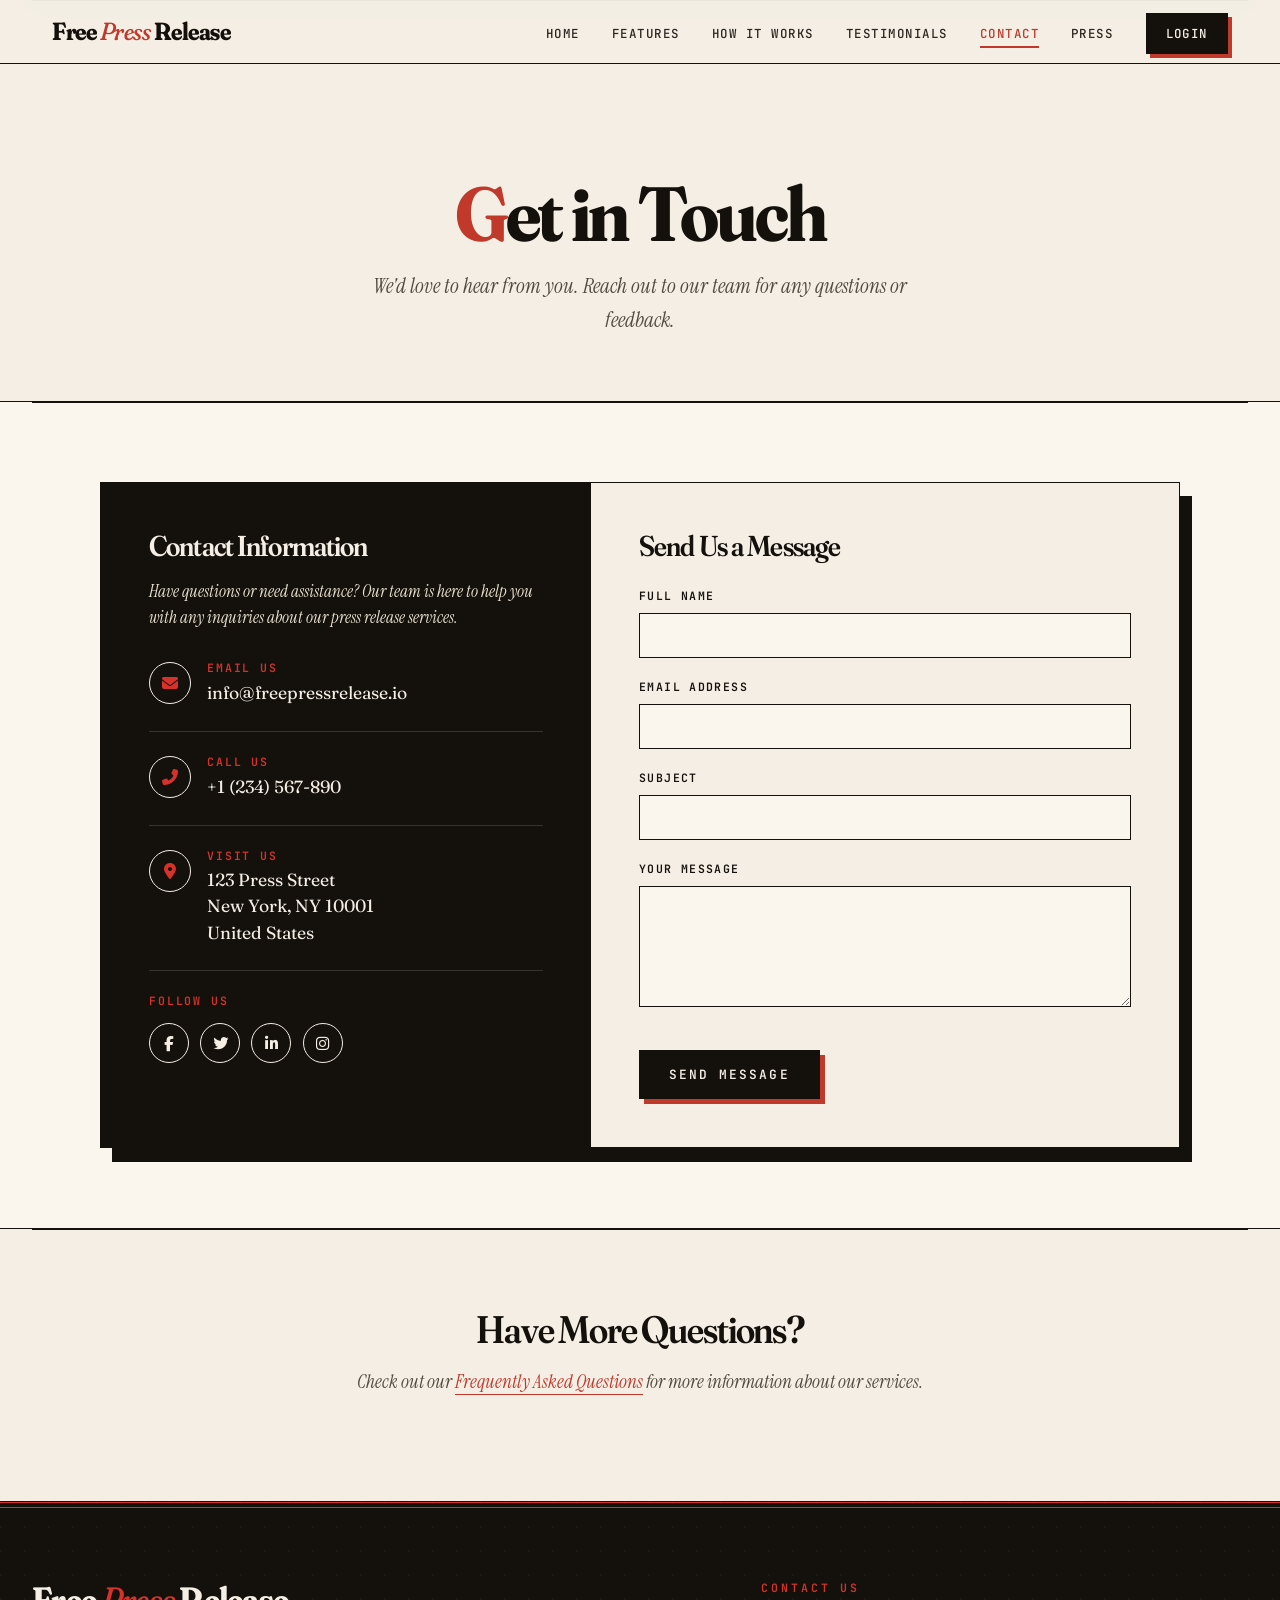
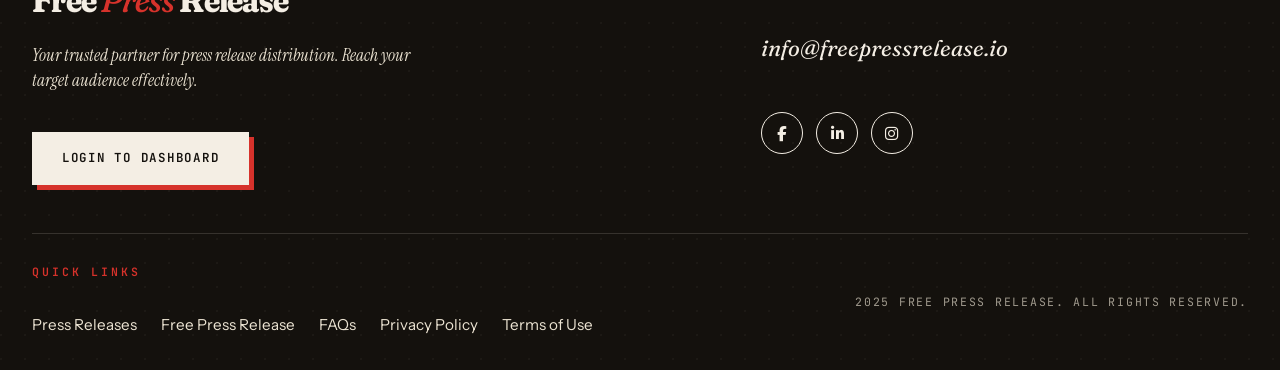
==== commit c2d44047: "feat: add Press listing link to header and footer nav Header 'Press' + footer 'Press Releases' link " ====
--- a/contact.html
+++ b/contact.html
@@ -23,7 +23,8 @@
                 <li><a href="index.html#easy-steps">How It Works</a></li>
                 <li><a href="index.html#success-stories">Testimonials</a></li>
                 <li><a href="contact.html" class="active">Contact</a></li>
-                <li><a href="login.html" class="login-btn-header">Login</a></li>
+                <li><a href="/press">Press</a></li>
+                <li><a href="https://my.freepressrelease.io/login" class="login-btn-header">Login</a></li>
             </ul>
             <div class="hamburger">
                 <div class="line"></div>
@@ -172,6 +173,7 @@
             <div class="quick-links">
                 <h3 class="footer-heading">Quick Links</h3>
                 <ul class="footer-links">
+                    <li><a href="/press">Press Releases</a></li>
                     <li><a href="http://freepressrelease.io/">Free Press Release</a></li>
                     <li><a href="index.html#faq">FAQs</a></li>
                     <li><a href="privacy-policy.html">Privacy Policy</a></li>
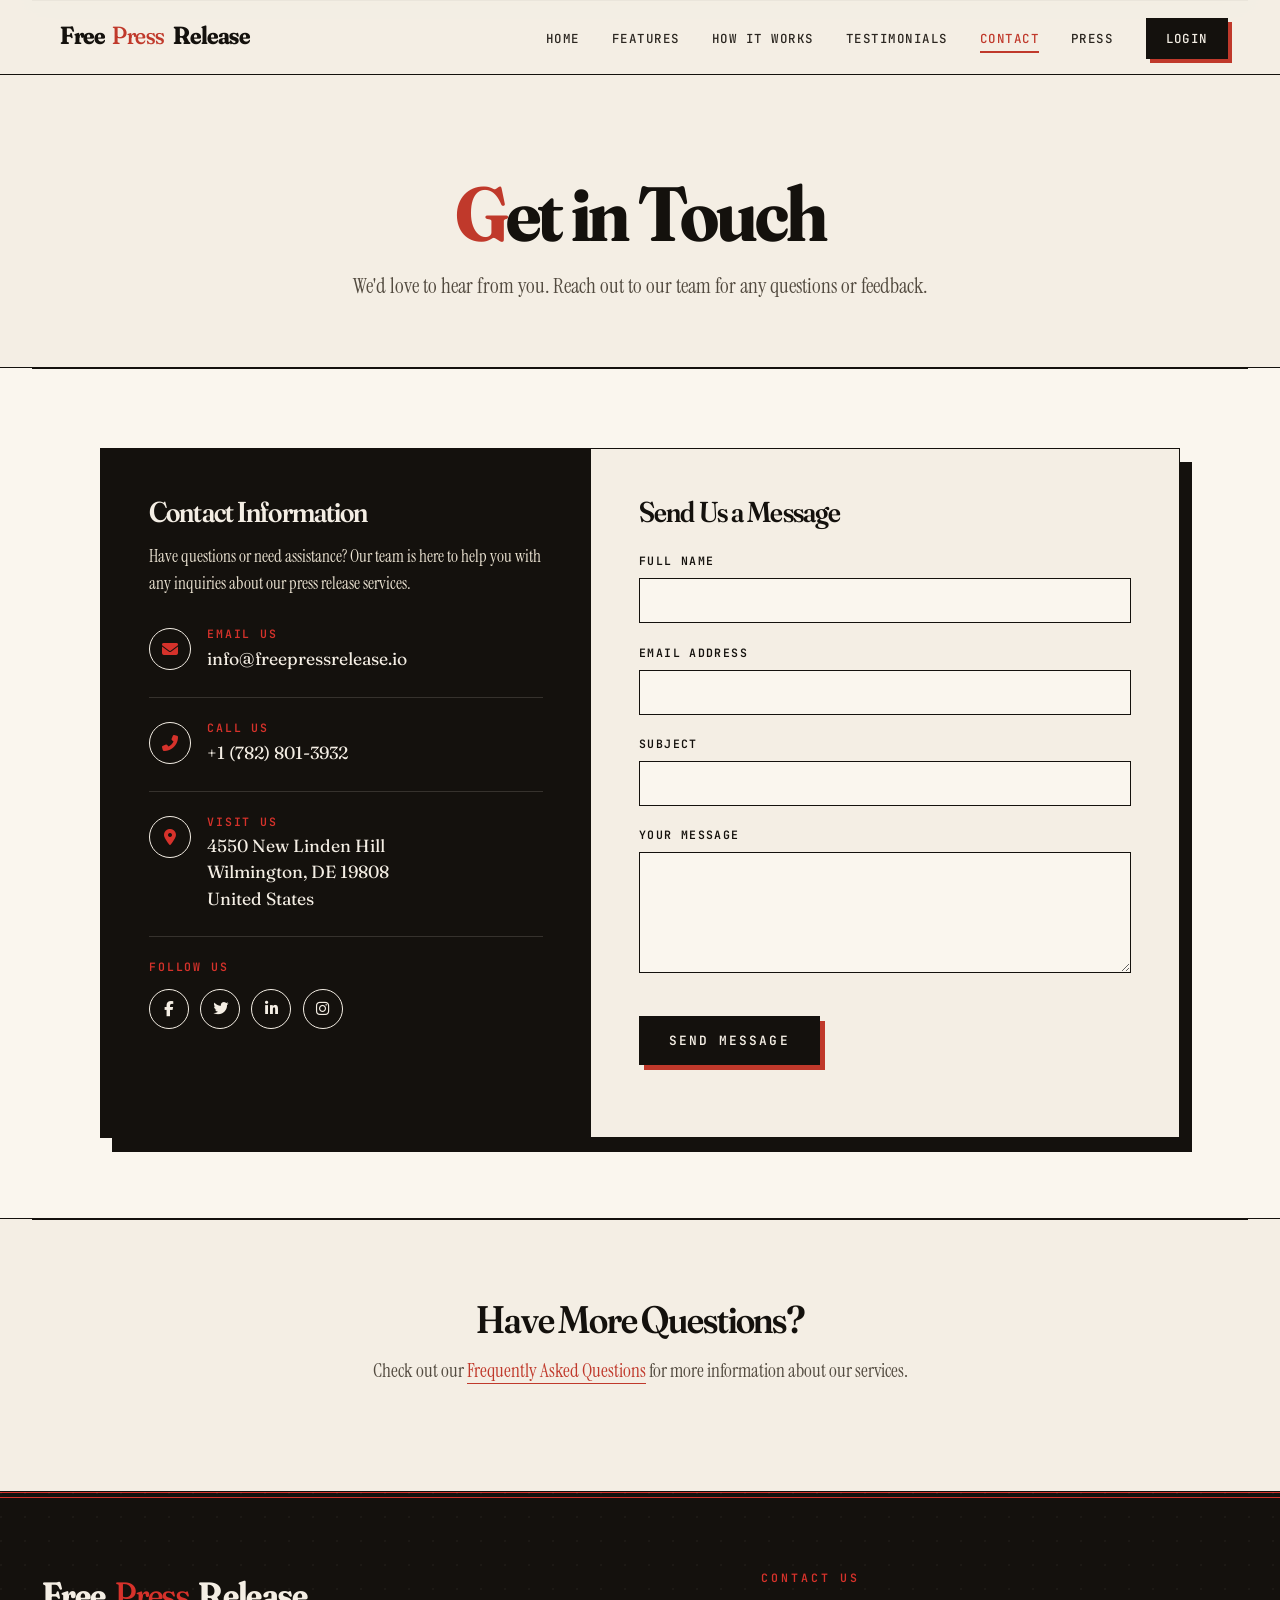
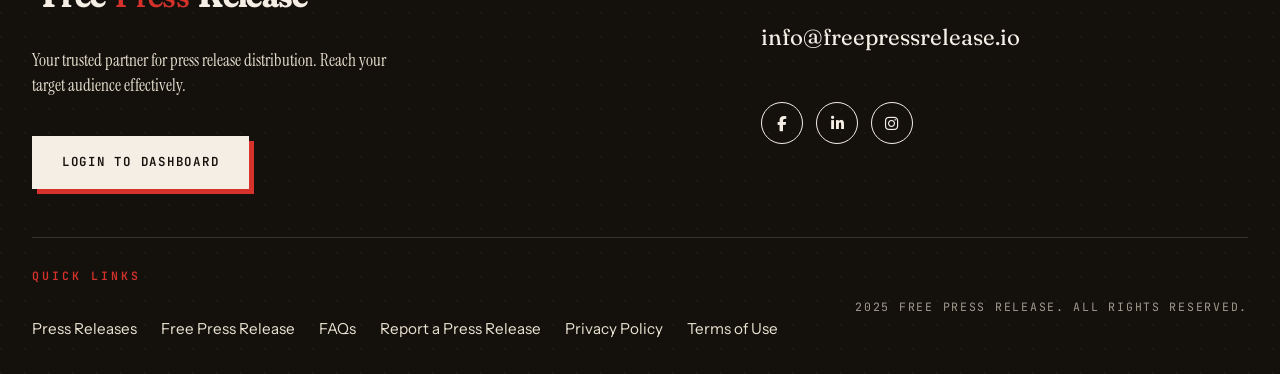
==== commit 8d5eead5: "Merge pull request #1 from ytlab23/feat/site-content-and-press-updates Marketing copy refresh, worki" ====
--- a/contact.html
+++ b/contact.html
@@ -4,6 +4,9 @@
     <meta charset="UTF-8">
     <meta name="viewport" content="width=device-width, initial-scale=1.0">
     <title>Contact Us - FreePressRelease.io</title>
+    <link rel="icon" href="favicon.ico" sizes="any">
+    <link rel="icon" type="image/png" sizes="96x96" href="favicon-96x96.png">
+    <link rel="apple-touch-icon" href="apple-touch-icon.png">
     <link rel="stylesheet" href="css/style.css">
     <link rel="stylesheet" href="css/contact.css">
     <link rel="stylesheet" href="css/footer.css">
@@ -16,7 +19,7 @@
     <!-- Header -->
     <header class="header">
         <nav class="navbar">
-            <div class="logo"><a href="index.html" style="color: inherit; text-decoration: none;">Free <span>Press </span>Release</a></div>
+            <div class="logo"><a href="index.html" style="color: inherit; text-decoration: none;"><img src="logo.png" alt="" aria-hidden="true" class="logo-img">Free <span>Press </span>Release</a></div>
             <ul class="nav-links">
                 <li><a href="index.html">Home</a></li>
                 <li><a href="index.html#features">Features</a></li>
@@ -66,7 +69,7 @@
                         </div>
                         <div class="contact-details">
                             <h3>Call Us</h3>
-                            <a href="tel:+1234567890">+1 (234) 567-890</a>
+                            <a href="tel:+17828013932">+1 (782) 801-3932</a>
                         </div>
                     </div>
                     
@@ -76,7 +79,7 @@
                         </div>
                         <div class="contact-details">
                             <h3>Visit Us</h3>
-                            <p>123 Press Street<br>New York, NY 10001<br>United States</p>
+                            <p>4550 New Linden Hill<br>Wilmington, DE 19808<br>United States</p>
                         </div>
                     </div>
                     
@@ -101,7 +104,11 @@
                 
                 <div class="contact-form-container">
                     <h2>Send Us a Message</h2>
-                    <form class="contact-form">
+                    <form class="contact-form" id="contact-form" novalidate>
+                        <!-- Honeypot: hidden from people, catches bots -->
+                        <div aria-hidden="true" style="position:absolute; left:-9999px; width:1px; height:1px; overflow:hidden;">
+                            <label>Website<input type="text" id="contact-website" name="website" tabindex="-1" autocomplete="off"></label>
+                        </div>
                         <div class="form-group">
                             <label for="name">Full Name</label>
                             <input type="text" id="name" name="name" required>
@@ -123,6 +130,7 @@
                         </div>
                         
                         <button type="submit" class="submit-btn">Send Message</button>
+                        <p class="form-status" id="contact-status" role="status" aria-live="polite" style="margin-top:1rem;"></p>
                     </form>
                 </div>
             </div>
@@ -144,7 +152,7 @@
             <!-- Left Column: Logo and Description -->
             <div class="footer-column logo-column">
                 <div class="footer-logo" style="font-size: 1.8rem; font-weight: 700; margin-bottom: 1rem;">
-                    <a href="index.html" style="color: inherit; text-decoration: none;">Free <span>Press </span>Release</a>
+                    <a href="index.html" style="color: inherit; text-decoration: none;"><img src="logo-white.png" alt="" aria-hidden="true" class="footer-logo-img">Free <span>Press </span>Release</a>
                 </div>
                 <p class="footer-description">Your trusted partner for press release distribution. Reach your target audience effectively.</p>
                 <a href="https://my.freepressrelease.io/" target="_blank" class="btn btn-primary footer-login-btn">Login to Dashboard</a>
@@ -176,6 +184,7 @@
                     <li><a href="/press">Press Releases</a></li>
                     <li><a href="http://freepressrelease.io/">Free Press Release</a></li>
                     <li><a href="index.html#faq">FAQs</a></li>
+                    <li><a href="/press/report">Report a Press Release</a></li>
                     <li><a href="privacy-policy.html">Privacy Policy</a></li>
                     <li><a href="terms-of-use.html">Terms of Use</a></li>
                 </ul>
@@ -187,5 +196,57 @@
     </footer>
 
     <script src="js/main.js"></script>
+    <script>
+      // Wire the contact form to the portal's /api/contact endpoint (proxied to
+      // the portal app via Netlify _redirects). Delivers to the PR inbox over
+      // the portal's existing SMTP — no page-reload, no data lost.
+      (function () {
+        var form = document.getElementById('contact-form');
+        if (!form) return;
+        var statusEl = document.getElementById('contact-status');
+        var btn = form.querySelector('.submit-btn');
+        function val(id) { var el = document.getElementById(id); return el ? el.value.trim() : ''; }
+        form.addEventListener('submit', function (e) {
+          e.preventDefault();
+          var payload = {
+            name: val('name'),
+            email: val('email'),
+            subject: val('subject'),
+            message: val('message'),
+            website: val('contact-website')
+          };
+          if (!payload.name || !/^[^\s@]+@[^\s@]+\.[^\s@]+$/.test(payload.email) || payload.message.length < 10) {
+            statusEl.style.color = '#c0392b';
+            statusEl.textContent = 'Please enter your name, a valid email, and a message (10+ characters).';
+            return;
+          }
+          var original = btn.textContent;
+          btn.disabled = true;
+          btn.textContent = 'Sending…';
+          statusEl.textContent = '';
+          fetch('/api/contact', {
+            method: 'POST',
+            headers: { 'content-type': 'application/json' },
+            body: JSON.stringify(payload)
+          })
+            .then(function (r) { return r.json().then(function (d) { return { ok: r.ok, d: d }; }); })
+            .then(function (res) {
+              if (res.ok && res.d && res.d.ok) {
+                form.reset();
+                statusEl.style.color = '#4a7c3a';
+                statusEl.textContent = "Thanks — your message has been sent. We'll be in touch.";
+              } else {
+                statusEl.style.color = '#c0392b';
+                statusEl.textContent = (res.d && res.d.error) || 'Could not send your message. Please try again.';
+              }
+            })
+            .catch(function () {
+              statusEl.style.color = '#c0392b';
+              statusEl.textContent = 'Network error. Please try again.';
+            })
+            .then(function () { btn.disabled = false; btn.textContent = original; });
+        });
+      })();
+    </script>
 </body>
 </html>
--- a/css/style.css
+++ b/css/style.css
@@ -181,7 +181,7 @@
 }
 .logo a { color: inherit !important; }
 .logo span {
-    font-style: italic;
+    font-style: normal;
     color: var(--red);
     font-weight: 500;
 }
@@ -300,7 +300,7 @@
     letter-spacing: -0.01em !important;
     font-weight: 700 !important;
     color: var(--ink) !important;
-    font-style: italic;
+    font-style: normal;
 }
 .masthead-vol { text-align: left; }
 .masthead-date { text-align: right; }
@@ -366,7 +366,7 @@
     color: var(--ink-2);
     max-width: 700px;
     margin: 0 auto 1.6rem;
-    font-style: italic;
+    font-style: normal;
 }
 
 .feature-labels {
@@ -467,12 +467,12 @@
 }
 .section-header h2 span {
     color: var(--red);
-    font-style: italic;
+    font-style: normal;
     font-weight: 600;
 }
 .section-header p, .section-header .tagline {
     font-family: 'Instrument Serif', serif;
-    font-style: italic;
+    font-style: normal;
     font-size: 1.2rem;
     line-height: 1.5;
     color: var(--ink-soft);
@@ -481,7 +481,7 @@
 }
 .section-header .section-subtitle {
     font-family: 'Instrument Serif', serif;
-    font-style: italic;
+    font-style: normal;
     font-size: 1.2rem;
     color: var(--ink-soft);
 }
@@ -595,7 +595,7 @@
     position: absolute;
     top: -28px; left: 30px;
     font-family: 'Fraunces', serif;
-    font-style: italic;
+    font-style: normal;
     font-size: 3.4rem;
     line-height: 1;
     color: var(--red);
@@ -635,7 +635,7 @@
     gap: .7rem;
     color: var(--paper);
     font-family: 'Fraunces', serif;
-    font-style: italic;
+    font-style: normal;
     font-size: 1.4rem;
     margin-bottom: 1.4rem;
 }
@@ -675,7 +675,7 @@
 }
 .use-case-list h3 {
     font-family: 'Fraunces', serif;
-    font-style: italic;
+    font-style: normal;
     font-size: clamp(1.6rem, 3vw, 2.4rem);
     color: var(--ink);
     margin-bottom: 2rem;
@@ -815,7 +815,7 @@
 .partner-svg { width: 100%; height: 100%; }
 .logo-text {
     font-family: 'Fraunces', serif;
-    font-style: italic;
+    font-style: normal;
     font-weight: 600;
     font-size: 18px;
     fill: var(--ink);
@@ -832,7 +832,7 @@
 }
 .distribution-cta h3 {
     font-family: 'Fraunces', serif;
-    font-style: italic;
+    font-style: normal;
     font-size: clamp(1.6rem, 2.6vw, 2.2rem);
     color: var(--ink);
     margin-bottom: .8rem;
@@ -1035,7 +1035,7 @@
 }
 .template-subtitle {
     font-family: 'Instrument Serif', serif;
-    font-style: italic;
+    font-style: normal;
     color: var(--ink-soft);
     font-size: 1.05rem;
 }
@@ -1127,7 +1127,7 @@
 }
 .template-tips > h4 {
     font-family: 'Fraunces', serif;
-    font-style: italic;
+    font-style: normal;
     font-size: clamp(1.6rem, 3vw, 2.2rem);
     text-align: center;
     margin-bottom: 3rem;
@@ -1220,7 +1220,7 @@
 }
 .testimonial-quote p {
     font-family: 'Instrument Serif', serif;
-    font-style: italic;
+    font-style: normal;
     font-size: 1.12rem;
     line-height: 1.5;
     color: var(--ink);
@@ -1366,7 +1366,7 @@
     letter-spacing: 0.18em;
     color: var(--ink-soft);
     margin: 1rem 0 0;
-    font-style: italic;
+    font-style: normal;
 }
 
 .testimonial-leave-wrap { text-align: center; margin-top: 3rem; }
@@ -1454,3 +1454,18 @@
     .cta-buttons { flex-direction: column; align-items: stretch; }
     .cta-buttons .btn { width: 100%; }
 }
+
+/* === Brand logo lockup: icon + wordmark in the header === */
+.logo a {
+    display: inline-flex;
+    align-items: center;
+    gap: 0.5rem;
+}
+.logo .logo-img {
+    height: 2.2rem;
+    width: auto;
+    display: block;
+}
+@media (max-width: 768px) {
+    .logo .logo-img { height: 1.85rem; }
+}
--- a/css/contact.css
+++ b/css/contact.css
@@ -18,7 +18,7 @@
 .contact-hero h1::first-letter { color: var(--red); }
 .contact-hero p {
     font-family: 'Instrument Serif', serif;
-    font-style: italic;
+    font-style: normal;
     font-size: 1.3rem;
     color: var(--ink-soft);
     max-width: 580px;
@@ -59,7 +59,7 @@
 .contact-info > p {
     color: var(--paper-2);
     font-family: 'Instrument Serif', serif;
-    font-style: italic;
+    font-style: normal;
     margin-bottom: 2rem;
     line-height: 1.55;
 }
@@ -202,7 +202,7 @@
 }
 .faq-cta p {
     font-family: 'Instrument Serif', serif;
-    font-style: italic;
+    font-style: normal;
     font-size: 1.2rem;
     color: var(--ink-soft);
 }
--- a/css/footer.css
+++ b/css/footer.css
@@ -64,7 +64,7 @@
 }
 .footer-logo a { color: var(--paper) !important; }
 .footer-logo span {
-    font-style: italic;
+    font-style: normal;
     color: var(--red-bright);
     font-weight: 500;
 }
@@ -72,7 +72,7 @@
 .footer-description {
     color: var(--paper-2);
     font-family: 'Instrument Serif', serif;
-    font-style: italic;
+    font-style: normal;
     font-size: 1.05rem;
     line-height: 1.5;
     margin-bottom: 1.4rem;
@@ -103,7 +103,7 @@
 
 .footer-email {
     font-family: 'Fraunces', serif;
-    font-style: italic;
+    font-style: normal;
     font-size: 1.4rem;
     color: var(--paper) !important;
     margin-bottom: 1.4rem;
@@ -175,3 +175,19 @@
     .footer-logo { font-size: 1.8rem !important; }
     .footer-email { font-size: 1.15rem; }
 }
+
+/* === Brand logo lockup: white icon + wordmark on the dark footer === */
+.footer-logo a {
+    display: inline-flex !important;
+    align-items: center;
+    gap: 0.6rem;
+}
+.footer-logo .footer-logo-img {
+    height: 2.8rem;
+    width: auto;
+    display: block;
+    flex-shrink: 0;
+}
+@media (max-width: 768px) {
+    .footer-logo .footer-logo-img { height: 2.3rem; }
+}
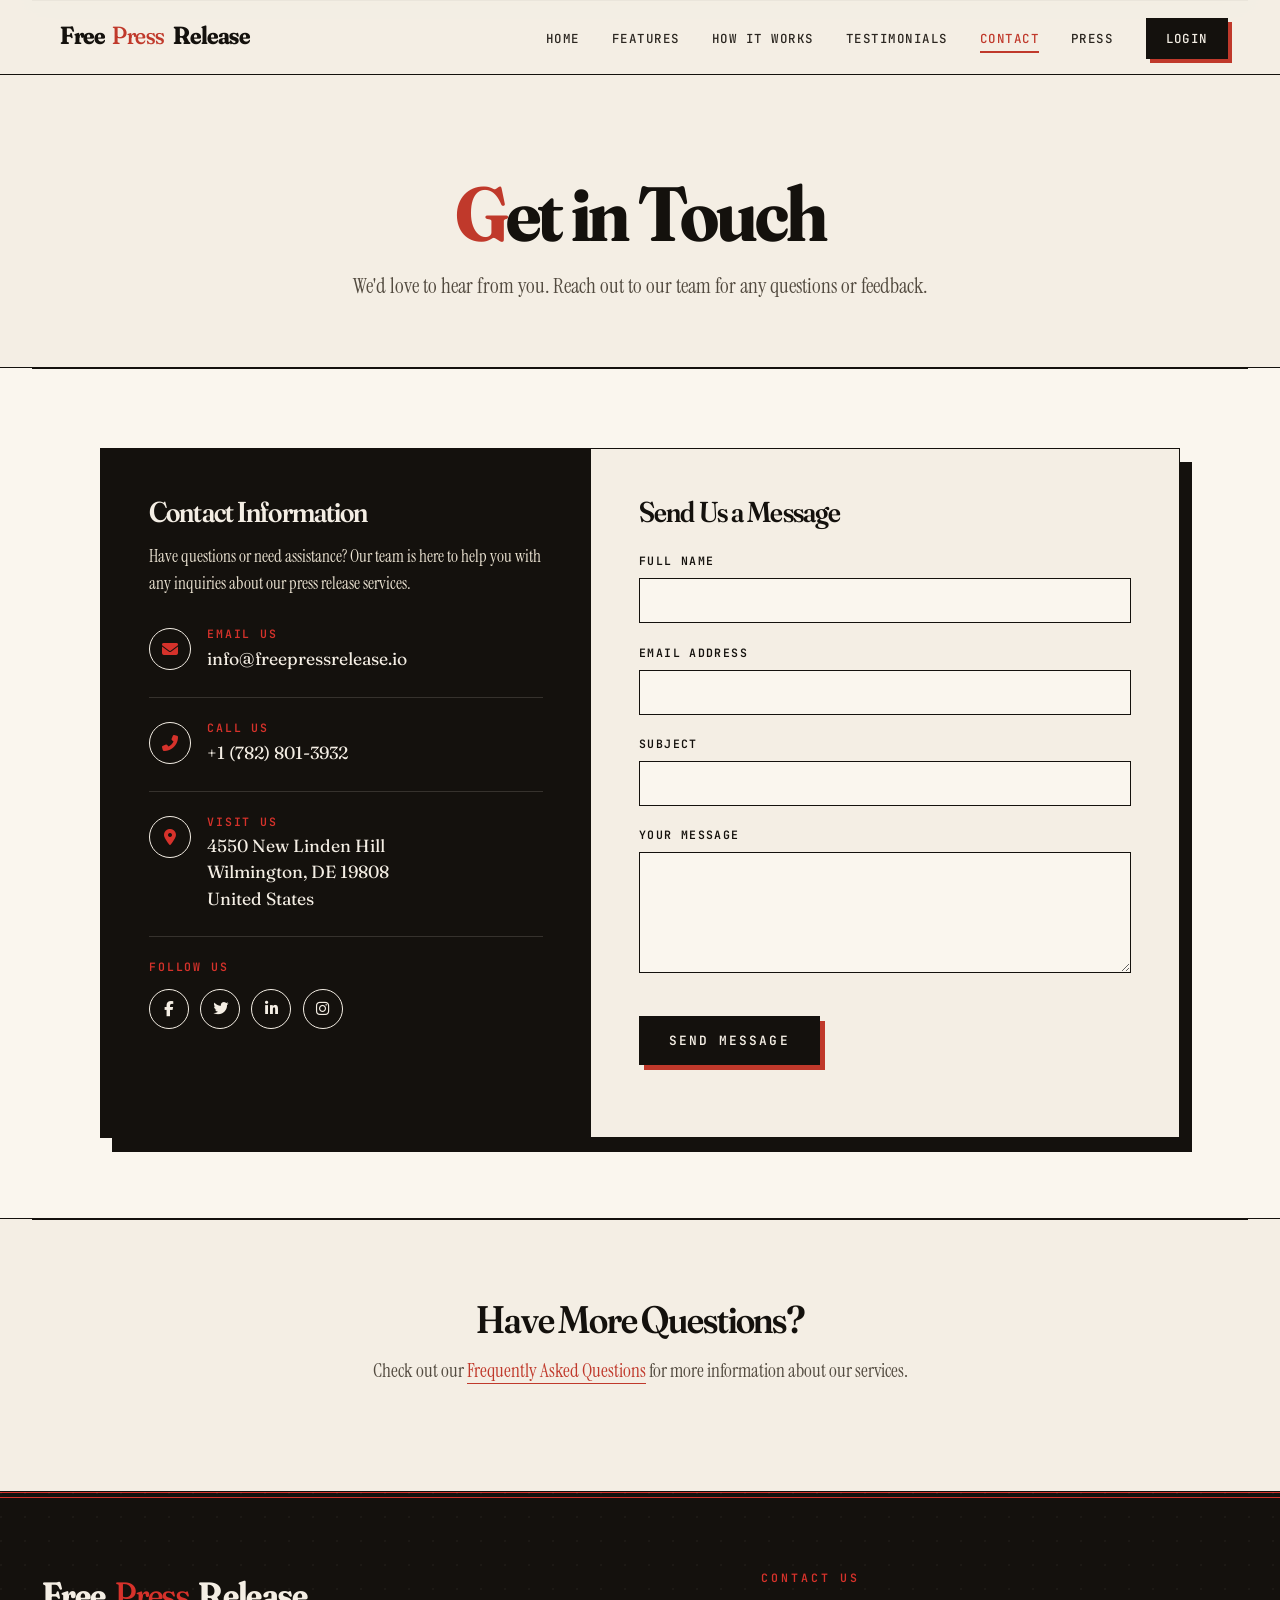
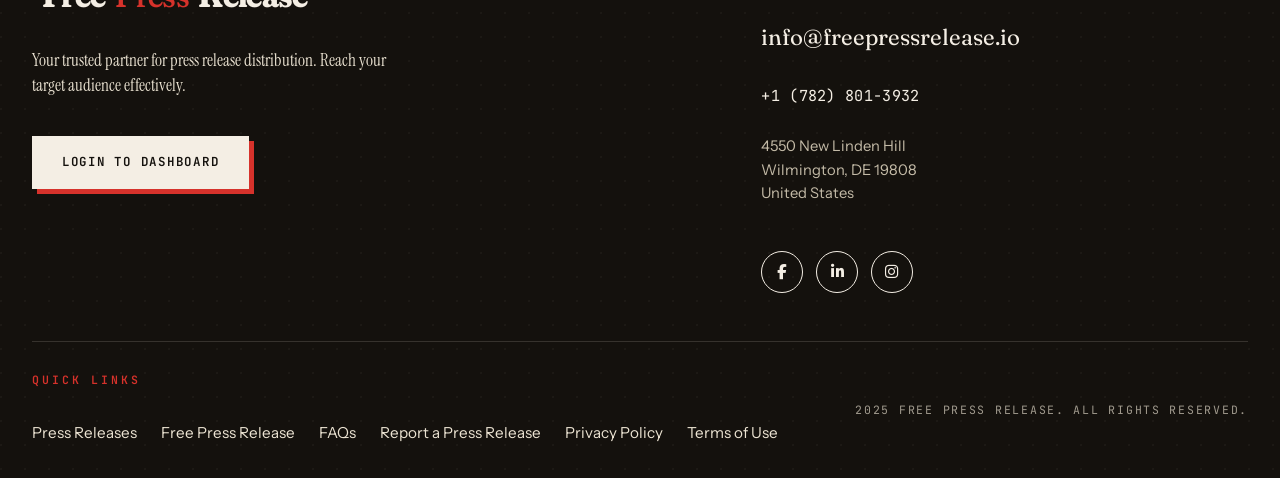
==== commit 6b155166: "feat: add phone + postal address to site footer Adds the real media-contact phone (+1 782 801 3932) " ====
--- a/contact.html
+++ b/contact.html
@@ -162,6 +162,8 @@
             <div class="footer-column contact-column">
                 <h3 class="footer-heading">Contact Us</h3>
                 <a href="mailto:info@freepressrelease.io" class="footer-email">info@freepressrelease.io</a>
+                <a href="tel:+17828013932" class="footer-phone">+1 (782) 801-3932</a>
+                <address class="footer-address">4550 New Linden Hill<br>Wilmington, DE 19808<br>United States</address>
                 <div class="social-icons">
                     <a href="https://facebook.com" target="_blank" rel="noopener noreferrer" aria-label="Facebook">
                         <i class="fab fa-facebook-f"></i>
--- a/css/footer.css
+++ b/css/footer.css
@@ -106,7 +106,7 @@
     font-style: normal;
     font-size: 1.4rem;
     color: var(--paper) !important;
-    margin-bottom: 1.4rem;
+    margin-bottom: 0.6rem;
     display: inline-block;
     border-bottom: 1px solid transparent;
     transition: var(--transition);
@@ -114,6 +114,26 @@
 .footer-email:hover {
     color: var(--red-bright) !important;
     border-bottom-color: var(--red-bright);
+}
+.footer-phone {
+    display: block;
+    font-family: 'JetBrains Mono', ui-monospace, monospace;
+    font-size: 0.95rem;
+    letter-spacing: 0.02em;
+    color: var(--paper) !important;
+    margin-bottom: 0.7rem;
+    transition: var(--transition);
+}
+.footer-phone:hover {
+    color: var(--red-bright) !important;
+}
+.footer-address {
+    font-style: normal;
+    font-size: 0.92rem;
+    line-height: 1.6;
+    color: var(--paper-3, #e2d8c2);
+    opacity: 0.85;
+    margin-bottom: 1.4rem;
 }
 
 .social-icons {
